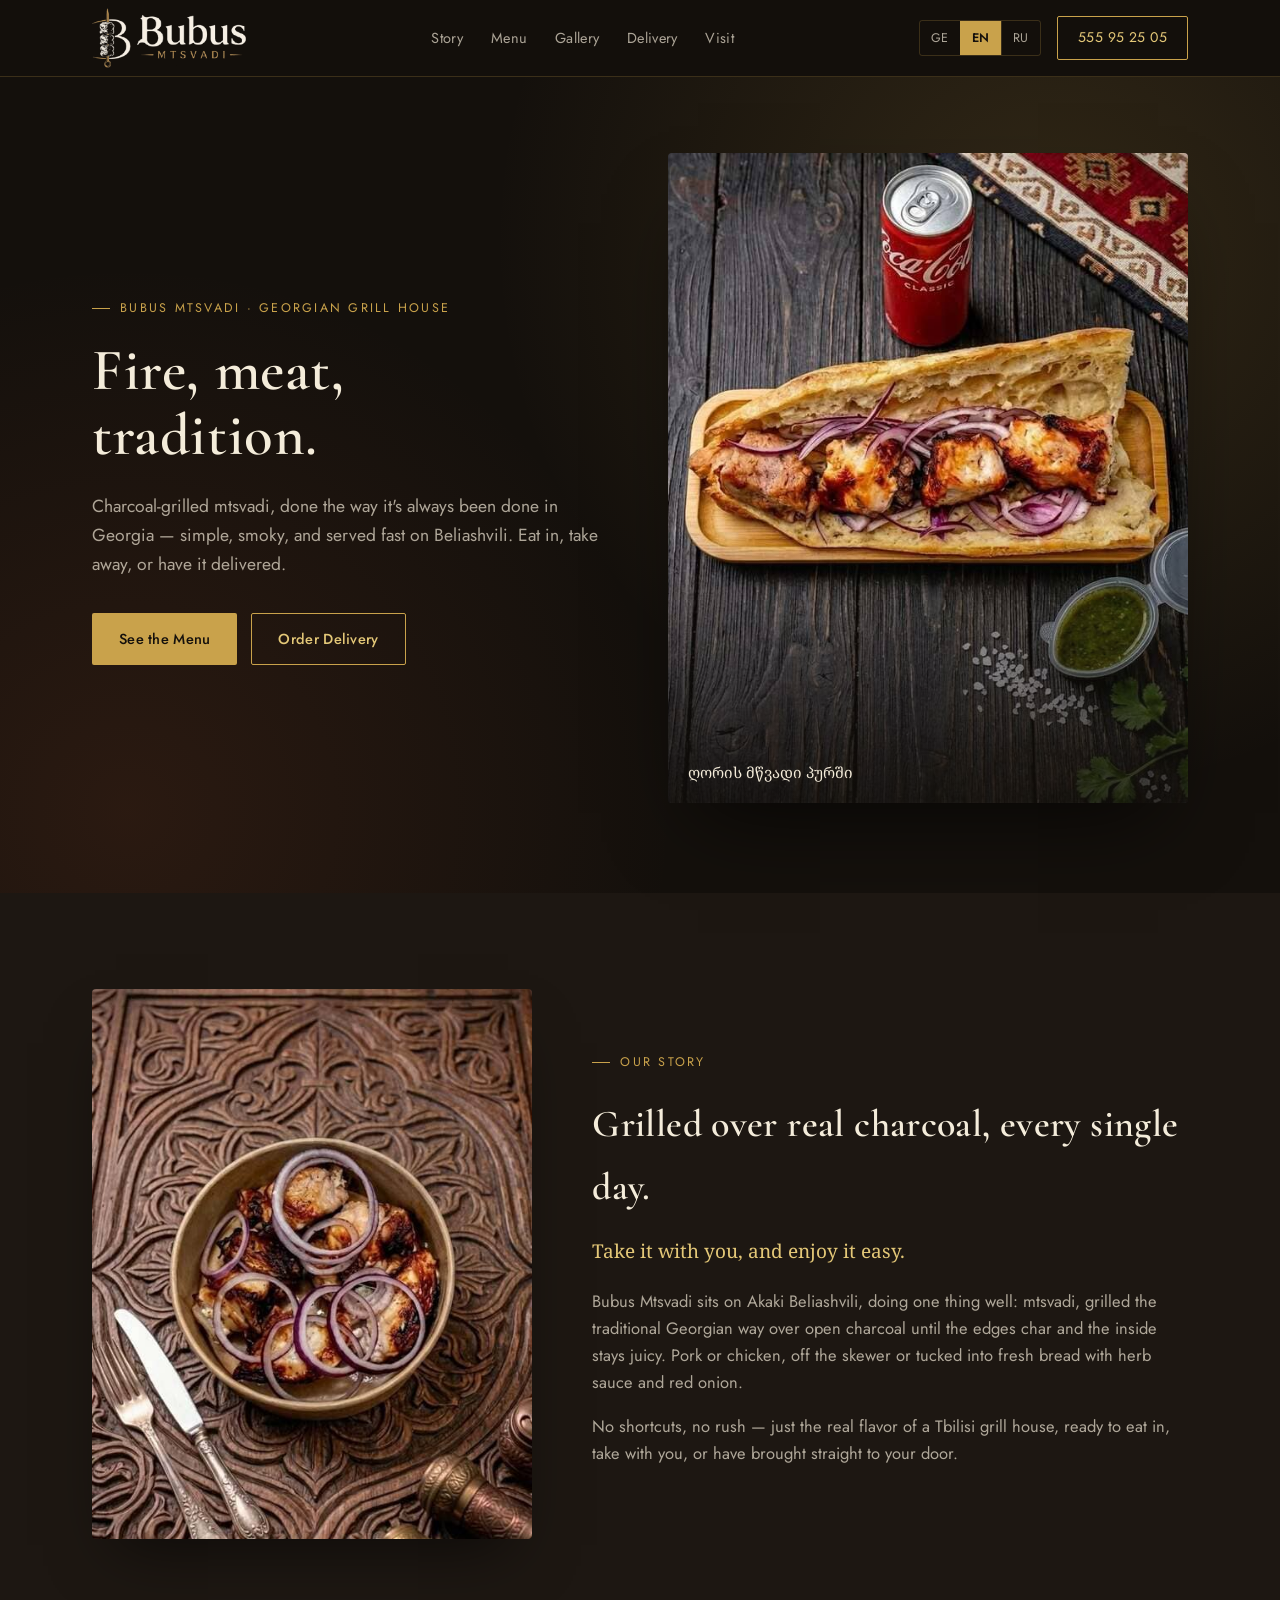
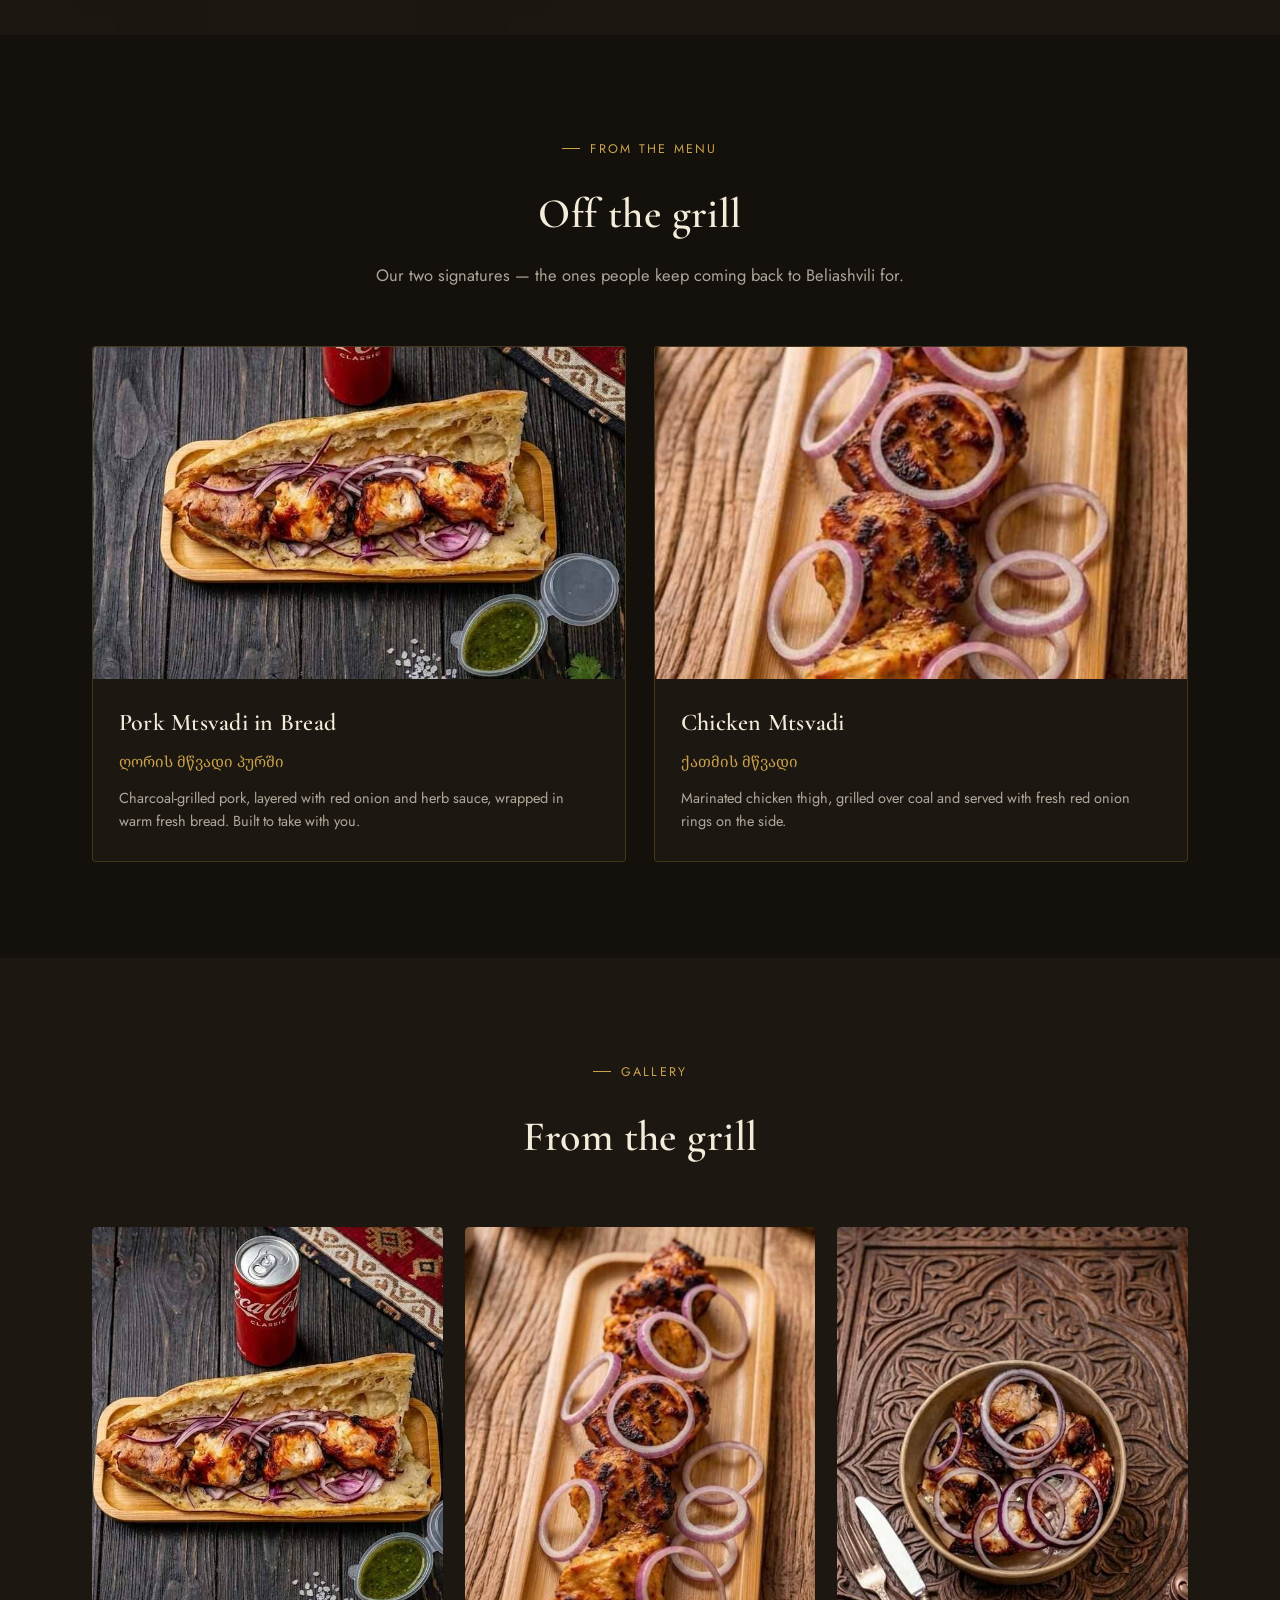
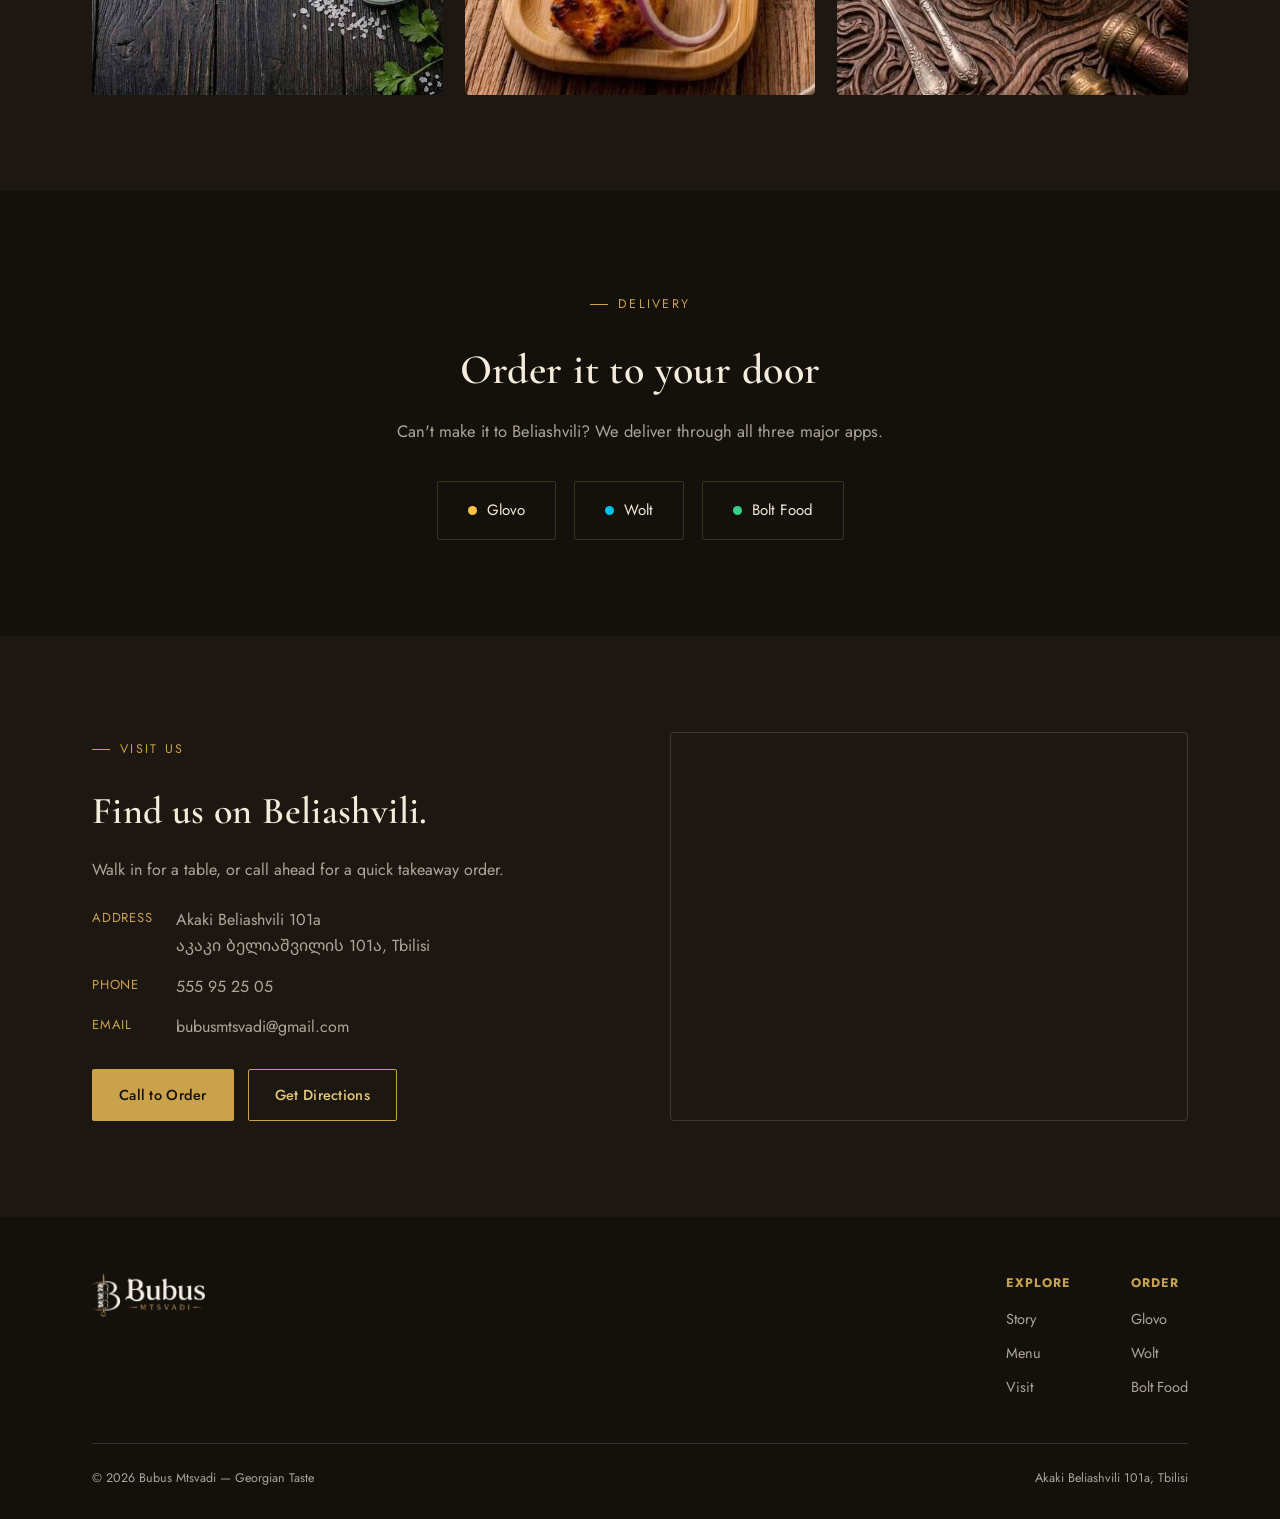
==== en.html @ 7c5a3c6f "1st up" ====
<!DOCTYPE html>
<html lang="en">
<head>
<meta charset="UTF-8">
<meta name="viewport" content="width=device-width, initial-scale=1.0">

<title>Bubus Mtsvadi — Georgian Grill House in Tbilisi | Beliashvili</title>
<meta name="description" content="Bubus Mtsvadi is a charcoal grill house on Akaki Beliashvili Street in Tbilisi, serving pork and chicken mtsvadi. Order via Glovo, Wolt, or Bolt Food.">
<link rel="canonical" href="https://bubusmtsvadi.ge/en.html">

<!-- hreflang: tells Google which page serves which language for this business -->
<link rel="alternate" hreflang="ka" href="https://bubusmtsvadi.ge/">
<link rel="alternate" hreflang="en" href="https://bubusmtsvadi.ge/en.html">
<link rel="alternate" hreflang="ru" href="https://bubusmtsvadi.ge/ru.html">
<link rel="alternate" hreflang="x-default" href="https://bubusmtsvadi.ge/">

<meta property="og:type" content="restaurant">
<meta property="og:site_name" content="Bubus Mtsvadi">
<meta property="og:title" content="Bubus Mtsvadi — Georgian Grill House in Tbilisi | Beliashvili">
<meta property="og:description" content="Bubus Mtsvadi is a charcoal grill house on Akaki Beliashvili Street in Tbilisi, serving pork and chicken mtsvadi. Order via Glovo, Wolt, or Bolt Food.">
<meta property="og:image" content="images/mtsvadi-bread.jpg">
<meta property="og:url" content="https://bubusmtsvadi.ge/en.html">
<meta property="og:locale" content="en_US">

<meta name="geo.region" content="GE-TB">
<meta name="geo.placename" content="Tbilisi">
<meta name="geo.position" content="41.772300;44.779673">
<meta name="ICBM" content="41.772300, 44.779673">

<link rel="preconnect" href="https://fonts.googleapis.com">
<link href="https://fonts.googleapis.com/css2?family=Cormorant+Garamond:ital,wght@0,400;0,500;0,600;1,500&family=Noto+Serif+Georgian:wght@400;600;700&family=Jost:wght@400;500;600&family=Noto+Sans+Georgian:wght@400;500;600&display=swap" rel="stylesheet">
<link rel="stylesheet" href="style.css">

<script type="application/ld+json">
{
  "@context": "https://schema.org",
  "@type": "Restaurant",
  "name": "Bubus Mtsvadi",
  "alternateName": ["ბუბუს მწვადი", "Бубус Мцвади"],
  "image": "images/mtsvadi-bread.jpg",
  "logo": "images/logo-dark.png",
  "servesCuisine": "Georgian",
  "priceRange": "$$",
  "telephone": "+995555952505",
  "email": "bubusmtsvadi@gmail.com",
  "address": {
    "@type": "PostalAddress",
    "streetAddress": "Akaki Beliashvili 101a",
    "addressLocality": "Tbilisi",
    "addressCountry": "GE"
  },
  "geo": {
    "@type": "GeoCoordinates",
    "latitude": 41.772300,
    "longitude": 44.779673
  },
  "hasMap": "https://maps.app.goo.gl/jyAPs7F5S4fDX3fc8",
  "menu": "https://bubusmtsvadi.ge/en.html#menu",
  "acceptsReservations": "True",
  "inLanguage": "en"
}
</script>
</head>
<body>

<header>
  <nav>
    <div class="brand">
      <img src="images/logo-dark.png" alt="Bubus Mtsvadi">
    </div>
    <div class="nav-links">
      <a href="#story">Story</a>
      <a href="#menu">Menu</a>
      <a href="#gallery">Gallery</a>
      <a href="#delivery">Delivery</a>
      <a href="#visit">Visit</a>
    </div>
    <div class="nav-right">
      <div class="lang-switch" role="group" aria-label="Language">
        <a href="index.html" class="">GE</a>
        <a href="en.html" class="active">EN</a>
        <a href="ru.html" class="">RU</a>
      </div>
      <a href="tel:+995555952505" class="nav-phone">555 95 25 05</a>
    </div>
  </nav>
</header>

<section class="hero">
  <div class="wrap hero-inner">
    <div>
      <span class="eyebrow">Bubus Mtsvadi · Georgian Grill House</span>
      <h1>Fire, meat,<br>tradition.</h1>
      <p class="lead">Charcoal-grilled mtsvadi, done the way it's always been done in Georgia — simple, smoky, and served fast on Beliashvili. Eat in, take away, or have it delivered.</p>
      <div class="hero-actions">
        <a href="#menu" class="btn btn-primary">See the Menu</a>
        <a href="#delivery" class="btn btn-ghost">Order Delivery</a>
      </div>
    </div>
    <div class="hero-photo">
      <img src="images/mtsvadi-bread.jpg" alt="Pork mtsvadi served in fresh bread with herb sauce">
      <div class="cap">ღორის მწვადი პურში</div>
    </div>
  </div>
</section>

<section class="story" id="story">
  <div class="wrap story-inner">
    <div class="story-art">
      <img src="images/mtsvadi-bowl.jpg" alt="Grilled mtsvadi served with red onion">
    </div>
    <div class="story-text">
      <span class="eyebrow">Our Story</span>
      <h2 style="font-size:clamp(28px,3.2vw,38px); margin-bottom:18px;">Grilled over real charcoal, every single day.</h2>
      <p class="ka-line">Take it with you, and enjoy it easy.</p>
      <p>Bubus Mtsvadi sits on Akaki Beliashvili, doing one thing well: mtsvadi, grilled the traditional Georgian way over open charcoal until the edges char and the inside stays juicy. Pork or chicken, off the skewer or tucked into fresh bread with herb sauce and red onion.</p>
      <p>No shortcuts, no rush — just the real flavor of a Tbilisi grill house, ready to eat in, take with you, or have brought straight to your door.</p>
    </div>
  </div>
</section>

<section id="menu">
  <div class="wrap">
    <div class="section-head">
      <span class="eyebrow">From the Menu</span>
      <h2>Off the grill</h2>
      <p>Our two signatures — the ones people keep coming back to Beliashvili for.</p>
    </div>
    <div class="menu-grid">
      <div class="menu-card">
        <img src="images/mtsvadi-bread.jpg" alt="Pork mtsvadi in fresh bread">
        <div class="menu-card-body">
          <h3>Pork Mtsvadi in Bread</h3>
          <span class="ka">ღორის მწვადი პურში</span>
          <p>Charcoal-grilled pork, layered with red onion and herb sauce, wrapped in warm fresh bread. Built to take with you.</p>
        </div>
      </div>
      <div class="menu-card">
        <img src="images/mtsvadi-platter.jpg" alt="Chicken mtsvadi platter with red onion">
        <div class="menu-card-body">
          <h3>Chicken Mtsvadi</h3>
          <span class="ka">ქათმის მწვადი</span>
          <p>Marinated chicken thigh, grilled over coal and served with fresh red onion rings on the side.</p>
        </div>
      </div>
    </div>
  </div>
</section>

<section class="gallery" id="gallery">
  <div class="wrap">
    <div class="section-head">
      <span class="eyebrow">Gallery</span>
      <h2>From the grill</h2>
    </div>
    <div class="gallery-grid">
      <a href="images/mtsvadi-bread.jpg" target="_blank" rel="noopener"><img src="images/mtsvadi-bread.jpg" alt="Pork mtsvadi sandwich"></a>
      <a href="images/mtsvadi-platter.jpg" target="_blank" rel="noopener"><img src="images/mtsvadi-platter.jpg" alt="Chicken mtsvadi platter"></a>
      <a href="images/mtsvadi-bowl.jpg" target="_blank" rel="noopener"><img src="images/mtsvadi-bowl.jpg" alt="Mtsvadi bowl with red onion"></a>
    </div>
  </div>
</section>

<section id="delivery">
  <div class="wrap delivery-inner">
    <div class="section-head" style="margin-bottom:0;">
      <span class="eyebrow">Delivery</span>
      <h2>Order it to your door</h2>
      <p>Can't make it to Beliashvili? We deliver through all three major apps.</p>
    </div>
    <div class="delivery-apps">
      <a href="#" class="app-btn"><span class="app-dot dot-glovo"></span>Glovo</a>
      <a href="#" class="app-btn"><span class="app-dot dot-wolt"></span>Wolt</a>
      <a href="#" class="app-btn"><span class="app-dot dot-bolt"></span>Bolt Food</a>
    </div>
  </div>
</section>

<section class="visit" id="visit">
  <div class="wrap visit-inner">
    <div class="visit-details">
      <span class="eyebrow">Visit Us</span>
      <h2 style="font-size:clamp(28px,3.2vw,38px);">Find us on Beliashvili.</h2>
      <p style="margin-top:14px; color:var(--cream-dim);">Walk in for a table, or call ahead for a quick takeaway order.</p>
      <dl>
        <dt>Address</dt>
        <dd>Akaki Beliashvili 101a<br>აკაკი ბელიაშვილის 101ა, Tbilisi</dd>
        <dt>Phone</dt>
        <dd>555 95 25 05</dd>
        <dt>Email</dt>
        <dd>bubusmtsvadi@gmail.com</dd>
      </dl>
      <div class="hero-actions" style="margin-top:28px;">
        <a href="tel:+995555952505" class="btn btn-primary">Call to Order</a>
        <a href="https://www.google.com/maps/dir/?api=1&destination=41.772300,44.779673" target="_blank" rel="noopener" class="btn btn-ghost">Get Directions</a>
      </div>
    </div>
    <div class="map-block">
      <iframe src="https://www.google.com/maps?q=41.772300,44.779673&hl=en&z=16&output=embed" loading="lazy" referrerpolicy="no-referrer-when-downgrade" title="Bubus Mtsvadi location on Akaki Beliashvili, Tbilisi"></iframe>
    </div>
  </div>
</section>

<footer>
  <div class="wrap">
    <div class="footer-top">
      <div class="footer-brand">
        <img src="images/logo-dark.png" alt="Bubus Mtsvadi">
      </div>
      <div class="footer-cols">
        <div class="footer-col">
          <h4>Explore</h4>
          <a href="#story">Story</a>
          <a href="#menu">Menu</a>
          <a href="#visit">Visit</a>
        </div>
        <div class="footer-col">
          <h4>Order</h4>
          <a href="#delivery">Glovo</a>
          <a href="#delivery">Wolt</a>
          <a href="#delivery">Bolt Food</a>
        </div>
      </div>
    </div>
    <div class="footer-bottom">
      <span>© 2026 Bubus Mtsvadi — Georgian Taste</span>
      <span>Akaki Beliashvili 101a, Tbilisi</span>
    </div>
  </div>
</footer>

</body>
</html>
---- style.css ----
:root {
  --ink: #14100C;
  --char: #1D1712;
  --char-2: #241C15;
  --gold: #C9A24B;
  --gold-light: #E4C878;
  --ember: #B4542E;
  --cream: #F4ECDA;
  --cream-dim: rgba(244,236,218,0.68);
  --line: rgba(201,162,75,0.22);
}

* { margin: 0; padding: 0; box-sizing: border-box; }
html { scroll-behavior: smooth; }

body {
  background: var(--ink);
  color: var(--cream);
  font-family: 'Jost', 'Noto Sans Georgian', sans-serif;
  line-height: 1.65;
  overflow-x: hidden;
}

h1, h2, h3, .serif {
  font-family: 'Cormorant Garamond', 'Noto Serif Georgian', serif;
  font-weight: 600;
  letter-spacing: 0.01em;
}

a { color: inherit; text-decoration: none; }
img { display: block; max-width: 100%; }

.wrap { max-width: 1160px; margin: 0 auto; padding: 0 32px; }

/* ---------- Nav ---------- */
header {
  position: sticky;
  top: 0;
  z-index: 60;
  background: rgba(20,16,12,0.86);
  backdrop-filter: blur(8px);
  border-bottom: 1px solid var(--line);
}
nav {
  max-width: 1160px;
  margin: 0 auto;
  padding: 8px 32px;
  display: flex;
  align-items: center;
  justify-content: space-between;
  gap: 16px;
}
.brand { display: flex; align-items: center; gap: 10px; }
.brand img { height:60px; width: auto; }
.nav-links {
  display: flex;
  gap: 28px;
  font-size: 14.5px;
  letter-spacing: 0.02em;
}
.nav-links a { position: relative; padding: 4px 0; color: var(--cream-dim); transition: color 0.2s ease; }
.nav-links a:hover { color: var(--gold-light); }
.nav-right { display: flex; align-items: center; gap: 16px; }
.nav-phone {
  border: 1px solid var(--gold);
  color: var(--gold-light);
  padding: 9px 20px;
  border-radius: 2px;
  font-size: 14px;
  letter-spacing: 0.03em;
  white-space: nowrap;
  transition: background 0.2s ease, color 0.2s ease;
}
.nav-phone:hover { background: var(--gold); color: var(--ink); }

.lang-switch {
  display: flex;
  border: 1px solid var(--line);
  border-radius: 3px;
  overflow: hidden;
}
.lang-switch a {
  color: var(--cream-dim);
  font-family: 'Jost', sans-serif;
  font-size: 12.5px;
  letter-spacing: 0.04em;
  padding: 7px 11px;
  transition: background 0.2s ease, color 0.2s ease;
}
.lang-switch a + a { border-left: 1px solid var(--line); }
.lang-switch a.active { background: var(--gold); color: var(--ink); font-weight: 600; }
.lang-switch a:hover:not(.active) { color: var(--gold-light); }

/* ---------- Hero ---------- */
.hero {
  position: relative;
  padding: 76px 0 90px;
  background:
    radial-gradient(circle at 82% 20%, rgba(201,162,75,0.16), transparent 45%),
    radial-gradient(circle at 10% 90%, rgba(180,84,46,0.14), transparent 40%);
}
.hero-inner {
  display: grid;
  grid-template-columns: 1fr 1fr;
  gap: 56px;
  align-items: center;
}
.eyebrow {
  display: inline-flex;
  align-items: center;
  gap: 10px;
  font-size: 12.5px;
  letter-spacing: 0.18em;
  text-transform: uppercase;
  color: var(--gold);
  margin-bottom: 20px;
}
.eyebrow::before { content:""; width: 18px; height: 1px; background: var(--gold); }
.hero h1 {
  font-size: clamp(38px, 4.6vw, 60px);
  line-height: 1.1;
  color: var(--cream);
}
.hero p.lead {
  margin-top: 24px;
  font-size: 17.5px;
  max-width: 46ch;
  color: var(--cream-dim);
}
.hero-actions { margin-top: 34px; display: flex; gap: 14px; flex-wrap: wrap; }
.btn {
  display: inline-flex;
  align-items: center;
  gap: 8px;
  padding: 13px 26px;
  border-radius: 2px;
  font-weight: 500;
  font-size: 14.5px;
  letter-spacing: 0.02em;
  transition: transform 0.2s ease, box-shadow 0.2s ease, background 0.2s ease;
  border: 1px solid transparent;
  cursor: pointer;
}
.btn-primary { background: var(--gold); color: var(--ink); }
.btn-primary:hover { background: var(--gold-light); transform: translateY(-2px); }
.btn-ghost { border-color: var(--gold); color: var(--gold-light); }
.btn-ghost:hover { background: rgba(201,162,75,0.1); }

.hero-photo {
  position: relative;
  border-radius: 4px;
  overflow: hidden;
  box-shadow: 0 40px 80px -30px rgba(0,0,0,0.7);
}
.hero-photo img { width: 100%; height: 100%; object-fit: cover; aspect-ratio: 4/5; }
.hero-photo::after {
  content: "";
  position: absolute; inset: 0;
  background: linear-gradient(180deg, transparent 55%, rgba(20,16,12,0.75) 100%);
}
.hero-photo .cap {
  position: absolute; left: 20px; bottom: 18px; z-index: 2;
  font-family: 'Noto Serif Georgian', serif; font-size: 15px; color: var(--cream);
}

/* ---------- Sections shared ---------- */
section { padding: 96px 0; }
.section-head { max-width: 600px; margin: 0 auto 56px; text-align: center; }
.section-head .eyebrow { justify-content: center; }
.section-head h2 { font-size: clamp(30px, 3.6vw, 42px); }
.section-head p { margin-top: 14px; color: var(--cream-dim); font-size: 16.5px; }

/* ---------- Story ---------- */
.story { background: var(--char); }
.story-inner { display: grid; grid-template-columns: 0.85fr 1.15fr; gap: 60px; align-items: center; }
.story-art { border-radius: 4px; overflow: hidden; box-shadow: 0 30px 60px -24px rgba(0,0,0,0.6); }
.story-art img { width: 100%; aspect-ratio: 4/5; object-fit: cover; }
.story-text p { color: var(--cream-dim); margin-bottom: 16px; font-size: 16.5px; }
.story-text .ka-line { font-family: 'Noto Serif Georgian', serif; color: var(--gold-light); font-size: 19px; margin-bottom: 20px; }

/* ---------- Menu ---------- */
.menu-grid { display: grid; grid-template-columns: repeat(2, 1fr); gap: 28px; }
.menu-card {
  background: var(--char);
  border: 1px solid var(--line);
  border-radius: 4px;
  overflow: hidden;
  transition: transform 0.25s ease, border-color 0.25s ease;
}
.menu-card:hover { transform: translateY(-5px); border-color: var(--gold); }
.menu-card img { width: 100%; aspect-ratio: 16/10; object-fit: cover; }
.menu-card-body { padding: 24px 26px 28px; }
.menu-card h3 { font-size: 24px; color: var(--cream); margin-bottom: 6px; }
.menu-card .ka { font-family: 'Noto Serif Georgian', serif; color: var(--gold); font-size: 15px; margin-bottom: 12px; display: block; }
.menu-card p { font-size: 14.5px; color: var(--cream-dim); }

/* ---------- Gallery ---------- */
.gallery { background: var(--char); }
.gallery-grid { display: grid; grid-template-columns: repeat(3, 1fr); gap: 22px; }
.gallery-grid img { width: 100%; aspect-ratio: 3/4; object-fit: cover; border-radius: 4px; transition: transform 0.35s ease; }
.gallery-grid a { overflow: hidden; border-radius: 4px; display: block; }
.gallery-grid a:hover img { transform: scale(1.05); }

/* ---------- Delivery ---------- */
.delivery-inner { text-align: center; }
.delivery-apps { display: flex; justify-content: center; gap: 18px; flex-wrap: wrap; margin-top: 36px; }
.app-btn {
  display: flex; align-items: center; gap: 10px;
  padding: 16px 30px;
  border: 1px solid var(--line);
  border-radius: 2px;
  font-size: 15px;
  transition: border-color 0.2s ease, background 0.2s ease;
}
.app-btn:hover { border-color: var(--gold); background: rgba(201,162,75,0.06); }
.app-dot { width: 9px; height: 9px; border-radius: 50%; }
.dot-glovo { background: #FFC244; }
.dot-wolt { background: #00C2E8; }
.dot-bolt { background: #34D186; }

/* ---------- Visit ---------- */
.visit { background: var(--char); }
.visit-inner { display: grid; grid-template-columns: 1fr 1fr; gap: 60px; }
.visit-details dl { display: grid; grid-template-columns: auto 1fr; gap: 14px 24px; margin-top: 24px; }
.visit-details dt { color: var(--gold); font-size: 13px; text-transform: uppercase; letter-spacing: 0.06em; }
.visit-details dd { color: var(--cream-dim); }
.map-block {
  border-radius: 4px;
  overflow: hidden;
  aspect-ratio: 4/3;
  border: 1px solid var(--line);
  filter: grayscale(0.35) contrast(1.05);
}
.map-block iframe { width: 100%; height: 100%; border: 0; display: block; }

/* ---------- Footer ---------- */
footer { padding: 56px 0 30px; }
.footer-top {
  display: flex; justify-content: space-between; align-items: flex-start;
  flex-wrap: wrap; gap: 30px; padding-bottom: 34px;
  border-bottom: 1px solid var(--line);
}
.footer-brand { display: flex; align-items: center; gap: 12px; }
.footer-brand img { height: 44px; }
.footer-cols { display: flex; gap: 60px; }
.footer-col h4 { font-size: 12.5px; text-transform: uppercase; letter-spacing: 0.08em; color: var(--gold); margin-bottom: 14px; }
.footer-col a { display: block; font-size: 14.5px; margin-bottom: 10px; color: var(--cream-dim); }
.footer-col a:hover { color: var(--cream); }
.footer-bottom { padding-top: 24px; font-size: 12.5px; color: var(--cream-dim); display: flex; justify-content: space-between; flex-wrap: wrap; gap: 10px; }

@media (max-width: 860px) {
  .nav-links { display: none; }
  .hero-inner, .story-inner, .visit-inner { grid-template-columns: 1fr; }
  .menu-grid { grid-template-columns: 1fr; }
  .gallery-grid { grid-template-columns: repeat(2, 1fr); }
  section { padding: 68px 0; }
  .footer-top { flex-direction: column; }
  .nav-phone { display: none; }
}

@media (prefers-reduced-motion: reduce) {
  * { transition: none !important; scroll-behavior: auto !important; }
}

a:focus-visible, button:focus-visible { outline: 2px solid var(--gold); outline-offset: 3px; }
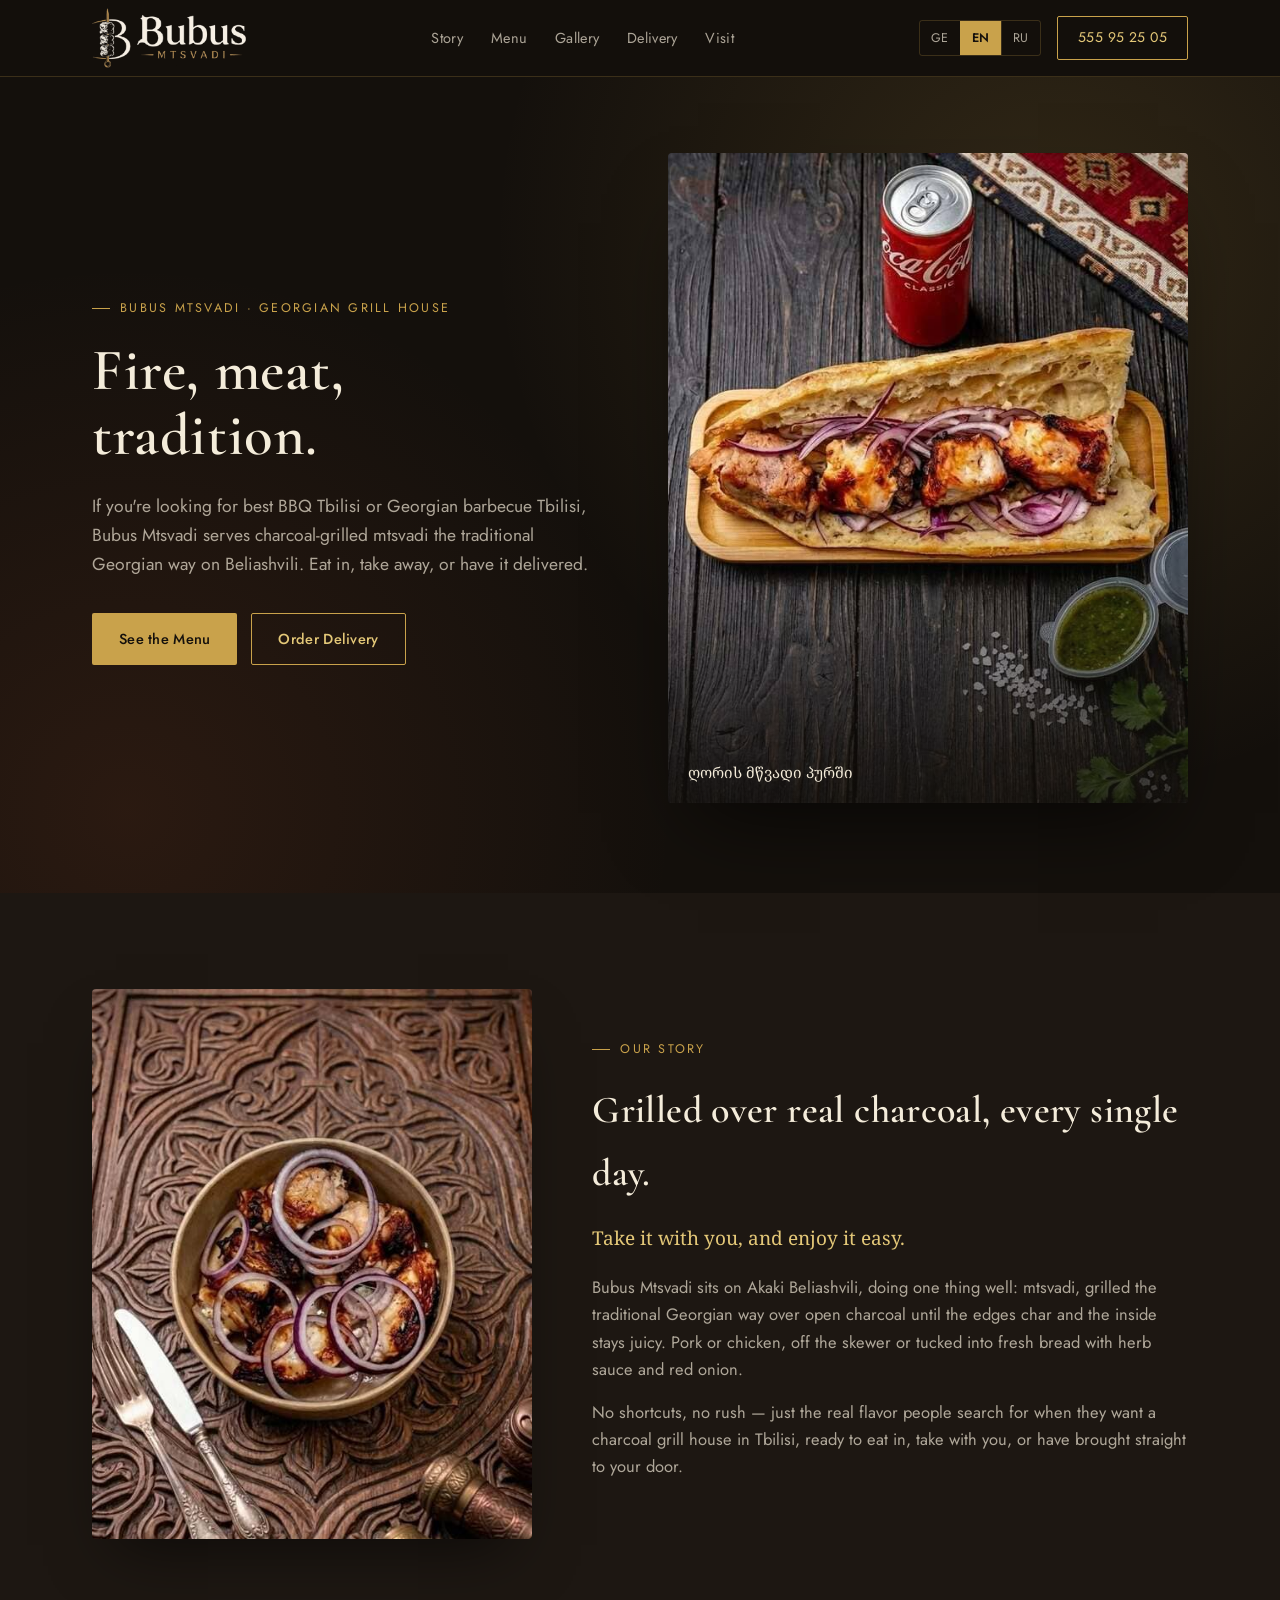
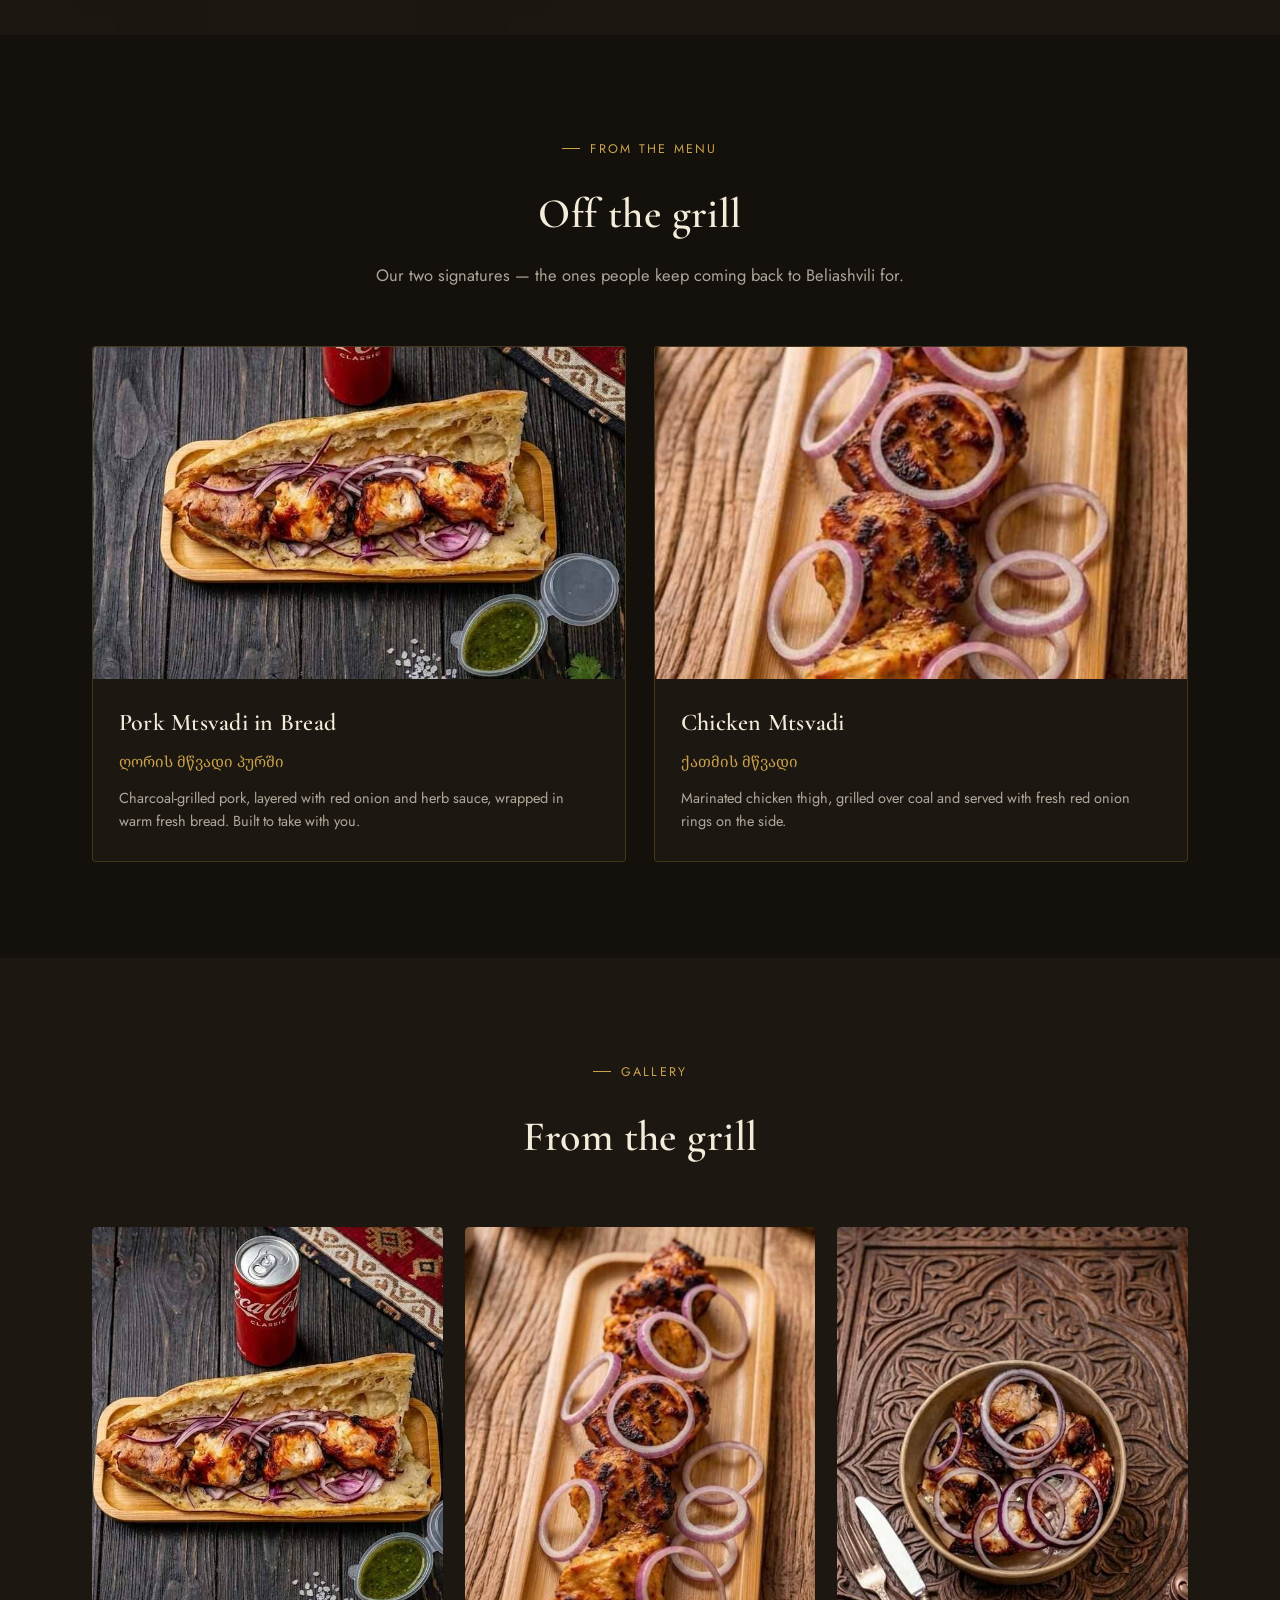
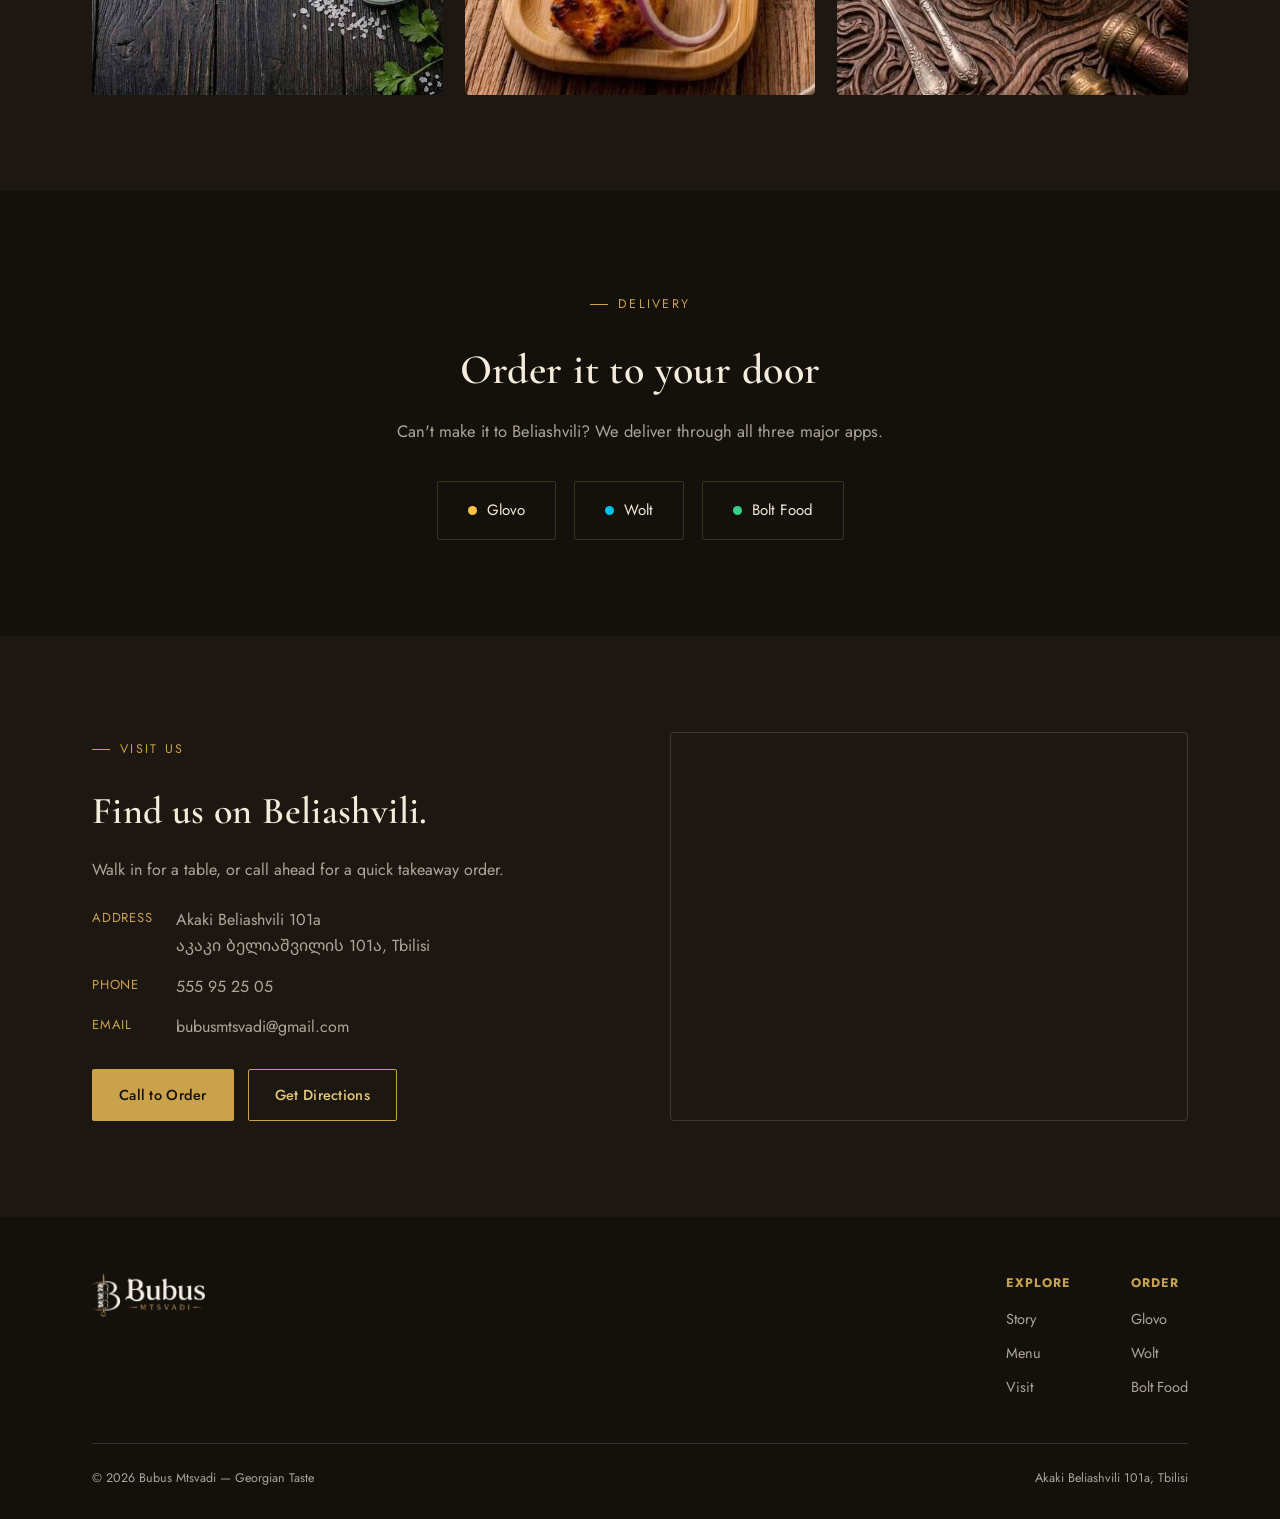
==== commit e5d33b67: "seo improve" ====
--- a/en.html
+++ b/en.html
@@ -1,45 +1,48 @@
 <!DOCTYPE html>
 <html lang="en">
+
 <head>
-<meta charset="UTF-8">
-<meta name="viewport" content="width=device-width, initial-scale=1.0">
-
-<title>Bubus Mtsvadi — Georgian Grill House in Tbilisi | Beliashvili</title>
-<meta name="description" content="Bubus Mtsvadi is a charcoal grill house on Akaki Beliashvili Street in Tbilisi, serving pork and chicken mtsvadi. Order via Glovo, Wolt, or Bolt Food.">
-<link rel="canonical" href="https://bubusmtsvadi.ge/en.html">
-
-<!-- hreflang: tells Google which page serves which language for this business -->
-<link rel="alternate" hreflang="ka" href="https://bubusmtsvadi.ge/">
-<link rel="alternate" hreflang="en" href="https://bubusmtsvadi.ge/en.html">
-<link rel="alternate" hreflang="ru" href="https://bubusmtsvadi.ge/ru.html">
-<link rel="alternate" hreflang="x-default" href="https://bubusmtsvadi.ge/">
-
-<meta property="og:type" content="restaurant">
-<meta property="og:site_name" content="Bubus Mtsvadi">
-<meta property="og:title" content="Bubus Mtsvadi — Georgian Grill House in Tbilisi | Beliashvili">
-<meta property="og:description" content="Bubus Mtsvadi is a charcoal grill house on Akaki Beliashvili Street in Tbilisi, serving pork and chicken mtsvadi. Order via Glovo, Wolt, or Bolt Food.">
-<meta property="og:image" content="images/mtsvadi-bread.jpg">
-<meta property="og:url" content="https://bubusmtsvadi.ge/en.html">
-<meta property="og:locale" content="en_US">
-
-<meta name="geo.region" content="GE-TB">
-<meta name="geo.placename" content="Tbilisi">
-<meta name="geo.position" content="41.772300;44.779673">
-<meta name="ICBM" content="41.772300, 44.779673">
-
-<link rel="preconnect" href="https://fonts.googleapis.com">
-<link href="https://fonts.googleapis.com/css2?family=Cormorant+Garamond:ital,wght@0,400;0,500;0,600;1,500&family=Noto+Serif+Georgian:wght@400;600;700&family=Jost:wght@400;500;600&family=Noto+Sans+Georgian:wght@400;500;600&display=swap" rel="stylesheet">
-<link rel="stylesheet" href="style.css">
-
-<script type="application/ld+json">
+  <meta charset="UTF-8">
+  <meta name="viewport" content="width=device-width, initial-scale=1.0">
+
+  <title>Bubus Mtsvadi in Tbilisi — Georgian Grill House on Beliashvili</title>
+  <meta name="description" content="Bubus Mtsvadi is a Georgian grill house in Tbilisi on Akaki Beliashvili Street, serving charcoal-grilled pork and chicken mtsvadi. Dine in or order delivery via Glovo, Wolt, and Bolt Food.">
+  <link rel="canonical" href="https://bubusmtsvadi.ge/en.html">
+
+  <!-- hreflang: tells Google which page serves which language for this business -->
+  <link rel="alternate" hreflang="ka" href="https://bubusmtsvadi.ge/">
+  <link rel="alternate" hreflang="en" href="https://bubusmtsvadi.ge/en.html">
+  <link rel="alternate" hreflang="ru" href="https://bubusmtsvadi.ge/ru.html">
+  <link rel="alternate" hreflang="x-default" href="https://bubusmtsvadi.ge/">
+
+  <meta property="og:type" content="restaurant">
+  <meta property="og:site_name" content="Bubus Mtsvadi">
+  <meta property="og:title" content="Bubus Mtsvadi in Tbilisi — Georgian Grill House on Beliashvili">
+  <meta property="og:description" content="Bubus Mtsvadi is a Georgian grill house in Tbilisi on Akaki Beliashvili Street, serving charcoal-grilled pork and chicken mtsvadi. Dine in or order delivery via Glovo, Wolt, and Bolt Food.">
+  <meta property="og:image" content="images/mtsvadi-bread.jpg">
+  <meta property="og:url" content="https://bubusmtsvadi.ge/en.html">
+  <meta property="og:locale" content="en_US">
+
+  <meta name="geo.region" content="GE-TB">
+  <meta name="geo.placename" content="Tbilisi">
+  <meta name="geo.position" content="41.772300;44.779673">
+  <meta name="ICBM" content="41.772300, 44.779673">
+
+  <link rel="preconnect" href="https://fonts.googleapis.com">
+  <link href="https://fonts.googleapis.com/css2?family=Cormorant+Garamond:ital,wght@0,400;0,500;0,600;1,500&family=Noto+Serif+Georgian:wght@400;600;700&family=Jost:wght@400;500;600&family=Noto+Sans+Georgian:wght@400;500;600&display=swap" rel="stylesheet">
+  <link rel="stylesheet" href="style.css">
+
+  <script type="application/ld+json">
 {
   "@context": "https://schema.org",
   "@type": "Restaurant",
+  "@id": "https://bubusmtsvadi.ge/#restaurant",
   "name": "Bubus Mtsvadi",
+  "url": "https://bubusmtsvadi.ge/en.html",
   "alternateName": ["ბუბუს მწვადი", "Бубус Мцвади"],
   "image": "images/mtsvadi-bread.jpg",
   "logo": "images/logo-dark.png",
-  "servesCuisine": "Georgian",
+  "servesCuisine": ["Georgian cuisine", "Charcoal-grilled mtsvadi"],
   "priceRange": "$$",
   "telephone": "+995555952505",
   "email": "bubusmtsvadi@gmail.com",
@@ -56,178 +59,203 @@
   },
   "hasMap": "https://maps.app.goo.gl/jyAPs7F5S4fDX3fc8",
   "menu": "https://bubusmtsvadi.ge/en.html#menu",
-  "acceptsReservations": "True",
+  "acceptsReservations": true,
+  "openingHoursSpecification": [{
+    "@type": "OpeningHoursSpecification",
+    "dayOfWeek": [
+      "Monday",
+      "Tuesday",
+      "Wednesday",
+      "Thursday",
+      "Friday",
+      "Saturday",
+      "Sunday"
+    ],
+    "opens": "10:00",
+    "closes": "23:00"
+  }],
   "inLanguage": "en"
 }
 </script>
+<!-- Google tag (gtag.js) -->
+<script async src="https://www.googletagmanager.com/gtag/js?id=G-5BJ2S99Y8P"></script>
+<script>
+  window.dataLayer = window.dataLayer || [];
+  function gtag(){dataLayer.push(arguments);}
+  gtag('js', new Date());
+
+  gtag('config', 'G-5BJ2S99Y8P');
+</script>
 </head>
-<body>
+
+<body class="home" id="home">
 
 <header>
   <nav>
-    <div class="brand">
+    <a href="#home" class="brand">
       <img src="images/logo-dark.png" alt="Bubus Mtsvadi">
-    </div>
+    </a>
     <div class="nav-links">
       <a href="#story">Story</a>
       <a href="#menu">Menu</a>
-      <a href="#gallery">Gallery</a>
-      <a href="#delivery">Delivery</a>
-      <a href="#visit">Visit</a>
-    </div>
-    <div class="nav-right">
-      <div class="lang-switch" role="group" aria-label="Language">
-        <a href="index.html" class="">GE</a>
-        <a href="en.html" class="active">EN</a>
-        <a href="ru.html" class="">RU</a>
-      </div>
-      <a href="tel:+995555952505" class="nav-phone">555 95 25 05</a>
-    </div>
-  </nav>
-</header>
-
-<section class="hero">
-  <div class="wrap hero-inner">
-    <div>
-      <span class="eyebrow">Bubus Mtsvadi · Georgian Grill House</span>
-      <h1>Fire, meat,<br>tradition.</h1>
-      <p class="lead">Charcoal-grilled mtsvadi, done the way it's always been done in Georgia — simple, smoky, and served fast on Beliashvili. Eat in, take away, or have it delivered.</p>
-      <div class="hero-actions">
-        <a href="#menu" class="btn btn-primary">See the Menu</a>
-        <a href="#delivery" class="btn btn-ghost">Order Delivery</a>
-      </div>
-    </div>
-    <div class="hero-photo">
-      <img src="images/mtsvadi-bread.jpg" alt="Pork mtsvadi served in fresh bread with herb sauce">
-      <div class="cap">ღორის მწვადი პურში</div>
-    </div>
-  </div>
-</section>
-
-<section class="story" id="story">
-  <div class="wrap story-inner">
-    <div class="story-art">
-      <img src="images/mtsvadi-bowl.jpg" alt="Grilled mtsvadi served with red onion">
-    </div>
-    <div class="story-text">
-      <span class="eyebrow">Our Story</span>
-      <h2 style="font-size:clamp(28px,3.2vw,38px); margin-bottom:18px;">Grilled over real charcoal, every single day.</h2>
-      <p class="ka-line">Take it with you, and enjoy it easy.</p>
-      <p>Bubus Mtsvadi sits on Akaki Beliashvili, doing one thing well: mtsvadi, grilled the traditional Georgian way over open charcoal until the edges char and the inside stays juicy. Pork or chicken, off the skewer or tucked into fresh bread with herb sauce and red onion.</p>
-      <p>No shortcuts, no rush — just the real flavor of a Tbilisi grill house, ready to eat in, take with you, or have brought straight to your door.</p>
-    </div>
-  </div>
-</section>
-
-<section id="menu">
-  <div class="wrap">
-    <div class="section-head">
-      <span class="eyebrow">From the Menu</span>
-      <h2>Off the grill</h2>
-      <p>Our two signatures — the ones people keep coming back to Beliashvili for.</p>
-    </div>
-    <div class="menu-grid">
-      <div class="menu-card">
-        <img src="images/mtsvadi-bread.jpg" alt="Pork mtsvadi in fresh bread">
-        <div class="menu-card-body">
-          <h3>Pork Mtsvadi in Bread</h3>
-          <span class="ka">ღორის მწვადი პურში</span>
-          <p>Charcoal-grilled pork, layered with red onion and herb sauce, wrapped in warm fresh bread. Built to take with you.</p>
-        </div>
-      </div>
-      <div class="menu-card">
-        <img src="images/mtsvadi-platter.jpg" alt="Chicken mtsvadi platter with red onion">
-        <div class="menu-card-body">
-          <h3>Chicken Mtsvadi</h3>
-          <span class="ka">ქათმის მწვადი</span>
-          <p>Marinated chicken thigh, grilled over coal and served with fresh red onion rings on the side.</p>
-        </div>
-      </div>
-    </div>
-  </div>
-</section>
-
-<section class="gallery" id="gallery">
-  <div class="wrap">
-    <div class="section-head">
-      <span class="eyebrow">Gallery</span>
-      <h2>From the grill</h2>
-    </div>
-    <div class="gallery-grid">
-      <a href="images/mtsvadi-bread.jpg" target="_blank" rel="noopener"><img src="images/mtsvadi-bread.jpg" alt="Pork mtsvadi sandwich"></a>
-      <a href="images/mtsvadi-platter.jpg" target="_blank" rel="noopener"><img src="images/mtsvadi-platter.jpg" alt="Chicken mtsvadi platter"></a>
-      <a href="images/mtsvadi-bowl.jpg" target="_blank" rel="noopener"><img src="images/mtsvadi-bowl.jpg" alt="Mtsvadi bowl with red onion"></a>
-    </div>
-  </div>
-</section>
-
-<section id="delivery">
-  <div class="wrap delivery-inner">
-    <div class="section-head" style="margin-bottom:0;">
-      <span class="eyebrow">Delivery</span>
-      <h2>Order it to your door</h2>
-      <p>Can't make it to Beliashvili? We deliver through all three major apps.</p>
-    </div>
-    <div class="delivery-apps">
-      <a href="#" class="app-btn"><span class="app-dot dot-glovo"></span>Glovo</a>
-      <a href="#" class="app-btn"><span class="app-dot dot-wolt"></span>Wolt</a>
-      <a href="#" class="app-btn"><span class="app-dot dot-bolt"></span>Bolt Food</a>
-    </div>
-  </div>
-</section>
-
-<section class="visit" id="visit">
-  <div class="wrap visit-inner">
-    <div class="visit-details">
-      <span class="eyebrow">Visit Us</span>
-      <h2 style="font-size:clamp(28px,3.2vw,38px);">Find us on Beliashvili.</h2>
-      <p style="margin-top:14px; color:var(--cream-dim);">Walk in for a table, or call ahead for a quick takeaway order.</p>
-      <dl>
-        <dt>Address</dt>
-        <dd>Akaki Beliashvili 101a<br>აკაკი ბელიაშვილის 101ა, Tbilisi</dd>
-        <dt>Phone</dt>
-        <dd>555 95 25 05</dd>
-        <dt>Email</dt>
-        <dd>bubusmtsvadi@gmail.com</dd>
-      </dl>
-      <div class="hero-actions" style="margin-top:28px;">
-        <a href="tel:+995555952505" class="btn btn-primary">Call to Order</a>
-        <a href="https://www.google.com/maps/dir/?api=1&destination=41.772300,44.779673" target="_blank" rel="noopener" class="btn btn-ghost">Get Directions</a>
-      </div>
-    </div>
-    <div class="map-block">
-      <iframe src="https://www.google.com/maps?q=41.772300,44.779673&hl=en&z=16&output=embed" loading="lazy" referrerpolicy="no-referrer-when-downgrade" title="Bubus Mtsvadi location on Akaki Beliashvili, Tbilisi"></iframe>
-    </div>
-  </div>
-</section>
-
-<footer>
-  <div class="wrap">
-    <div class="footer-top">
-      <div class="footer-brand">
-        <img src="images/logo-dark.png" alt="Bubus Mtsvadi">
-      </div>
-      <div class="footer-cols">
-        <div class="footer-col">
-          <h4>Explore</h4>
-          <a href="#story">Story</a>
-          <a href="#menu">Menu</a>
-          <a href="#visit">Visit</a>
-        </div>
-        <div class="footer-col">
-          <h4>Order</h4>
-          <a href="#delivery">Glovo</a>
-          <a href="#delivery">Wolt</a>
-          <a href="#delivery">Bolt Food</a>
-        </div>
-      </div>
-    </div>
-    <div class="footer-bottom">
-      <span>© 2026 Bubus Mtsvadi — Georgian Taste</span>
-      <span>Akaki Beliashvili 101a, Tbilisi</span>
-    </div>
-  </div>
-</footer>
+        <a href="#gallery">Gallery</a>
+        <a href="#delivery">Delivery</a>
+        <a href="#visit">Visit</a>
+      </div>
+      <div class="nav-right">
+        <div class="lang-switch" role="group" aria-label="Language">
+          <a href="index.html" class="">GE</a>
+          <a href="en.html" class="active">EN</a>
+          <a href="ru.html" class="">RU</a>
+        </div>
+        <a href="tel:+995555952505" class="nav-phone">555 95 25 05</a>
+      </div>
+    </nav>
+  </header>
+
+  <section class="hero">
+    <div class="wrap hero-inner">
+      <div>
+        <span class="eyebrow">Bubus Mtsvadi · Georgian Grill House</span>
+        <h1>Fire, meat,<br>tradition.</h1>
+        <p class="lead">If you're looking for best BBQ Tbilisi or Georgian barbecue Tbilisi, Bubus Mtsvadi serves charcoal-grilled mtsvadi the traditional Georgian way on Beliashvili. Eat in, take away, or have it delivered.</p>
+        <div class="hero-actions">
+          <a href="#menu" class="btn btn-primary">See the Menu</a>
+          <a href="#delivery" class="btn btn-ghost">Order Delivery</a>
+        </div>
+      </div>
+      <div class="hero-photo">
+        <img src="images/mtsvadi-bread.jpg" alt="Pork mtsvadi served in fresh bread with herb sauce">
+        <div class="cap">ღორის მწვადი პურში</div>
+      </div>
+    </div>
+  </section>
+
+  <section class="story" id="story">
+    <div class="wrap story-inner">
+      <div class="story-art">
+        <img src="images/mtsvadi-bowl.jpg" alt="Grilled mtsvadi served with red onion">
+      </div>
+      <div class="story-text">
+        <span class="eyebrow">Our Story</span>
+        <h2 style="font-size:clamp(28px,3.2vw,38px); margin-bottom:18px;">Grilled over real charcoal, every single day.</h2>
+        <p class="ka-line">Take it with you, and enjoy it easy.</p>
+        <p>Bubus Mtsvadi sits on Akaki Beliashvili, doing one thing well: mtsvadi, grilled the traditional Georgian way over open charcoal until the edges char and the inside stays juicy. Pork or chicken, off the skewer or tucked into fresh bread with herb sauce and red onion.</p>
+        <p>No shortcuts, no rush — just the real flavor people search for when they want a charcoal grill house in Tbilisi, ready to eat in, take with you, or have brought straight to your door.</p>
+      </div>
+    </div>
+  </section>
+
+  <section id="menu">
+    <div class="wrap">
+      <div class="section-head">
+        <span class="eyebrow">From the Menu</span>
+        <h2>Off the grill</h2>
+        <p>Our two signatures — the ones people keep coming back to Beliashvili for.</p>
+      </div>
+      <div class="menu-grid">
+        <div class="menu-card">
+          <img src="images/mtsvadi-bread.jpg" alt="Pork mtsvadi in fresh bread">
+          <div class="menu-card-body">
+            <h3>Pork Mtsvadi in Bread</h3>
+            <span class="ka">ღორის მწვადი პურში</span>
+            <p>Charcoal-grilled pork, layered with red onion and herb sauce, wrapped in warm fresh bread. Built to take with you.</p>
+          </div>
+        </div>
+        <div class="menu-card">
+          <img src="images/mtsvadi-platter.jpg" alt="Chicken mtsvadi platter with red onion">
+          <div class="menu-card-body">
+            <h3>Chicken Mtsvadi</h3>
+            <span class="ka">ქათმის მწვადი</span>
+            <p>Marinated chicken thigh, grilled over coal and served with fresh red onion rings on the side.</p>
+          </div>
+        </div>
+      </div>
+    </div>
+  </section>
+
+  <section class="gallery" id="gallery">
+    <div class="wrap">
+      <div class="section-head">
+        <span class="eyebrow">Gallery</span>
+        <h2>From the grill</h2>
+      </div>
+      <div class="gallery-grid">
+        <a href="images/mtsvadi-bread.jpg" target="_blank" rel="noopener"><img src="images/mtsvadi-bread.jpg" alt="Pork mtsvadi sandwich"></a>
+        <a href="images/mtsvadi-platter.jpg" target="_blank" rel="noopener"><img src="images/mtsvadi-platter.jpg" alt="Chicken mtsvadi platter"></a>
+        <a href="images/mtsvadi-bowl.jpg" target="_blank" rel="noopener"><img src="images/mtsvadi-bowl.jpg" alt="Mtsvadi bowl with red onion"></a>
+      </div>
+    </div>
+  </section>
+
+  <section id="delivery">
+    <div class="wrap delivery-inner">
+      <div class="section-head" style="margin-bottom:0;">
+        <span class="eyebrow">Delivery</span>
+        <h2>Order it to your door</h2>
+        <p>Can't make it to Beliashvili? We deliver through all three major apps.</p>
+      </div>
+      <div class="delivery-apps">
+        <a target="_blank" href="https://glovoapp.com/ka/ge/tbilisi/stores/bubus-mtsvadi-tbi" class="app-btn"><span class="app-dot dot-glovo"></span>Glovo</a>
+        <a target="_blank" href="https://wolt.com/ka/geo/tbilisi/restaurant/bubu-s-mtsvadi" class="app-btn"><span class="app-dot dot-wolt"></span>Wolt</a>
+        <a target="_blank" href="https://food.bolt.eu/ka-ge/15-tbilisi/p/1012716-bubus-mcvadi" class="app-btn"><span class="app-dot dot-bolt"></span>Bolt Food</a>
+      </div>
+    </div>
+  </section>
+
+  <section class="visit" id="visit">
+    <div class="wrap visit-inner">
+      <div class="visit-details">
+        <span class="eyebrow">Visit Us</span>
+        <h2 style="font-size:clamp(28px,3.2vw,38px);">Find us on Beliashvili.</h2>
+        <p style="margin-top:14px; color:var(--cream-dim);">Walk in for a table, or call ahead for a quick takeaway order.</p>
+        <dl>
+          <dt>Address</dt>
+          <dd>Akaki Beliashvili 101a<br>აკაკი ბელიაშვილის 101ა, Tbilisi</dd>
+          <dt>Phone</dt>
+          <dd>555 95 25 05</dd>
+          <dt>Email</dt>
+          <dd>bubusmtsvadi@gmail.com</dd>
+        </dl>
+        <div class="hero-actions" style="margin-top:28px;">
+          <a href="tel:+995555952505" class="btn btn-primary">Call to Order</a>
+          <a href="https://www.google.com/maps/dir/?api=1&destination=41.771982274350364,44.77971989717801" target="_blank" rel="noopener" class="btn btn-ghost">Get Directions</a>
+        </div>
+      </div>
+      <div class="map-block">
+        <iframe src="https://www.google.com/maps?q=41.771982274350364,44.77971989717801&hl=en&z=16&output=embed" loading="lazy" referrerpolicy="no-referrer-when-downgrade" title="Bubus Mtsvadi location on Akaki Beliashvili, Tbilisi"></iframe>
+      </div>
+    </div>
+  </section>
+
+  <footer>
+    <div class="wrap">
+      <div class="footer-top">
+        <div class="footer-brand">
+          <img src="images/logo-dark.png" alt="Bubus Mtsvadi">
+        </div>
+        <div class="footer-cols">
+          <div class="footer-col">
+            <h4>Explore</h4>
+            <a href="#story">Story</a>
+            <a href="#menu">Menu</a>
+            <a href="#visit">Visit</a>
+          </div>
+          <div class="footer-col">
+            <h4>Order</h4>
+            <a target="_blank" href="https://glovoapp.com/ka/ge/tbilisi/stores/bubus-mtsvadi-tbi">Glovo</a>
+            <a target="_blank" href="https://wolt.com/ka/geo/tbilisi/restaurant/bubu-s-mtsvadi">Wolt</a>
+            <a target="_blank" href="https://food.bolt.eu/ka-ge/15-tbilisi/p/1012716-bubus-mcvadi">Bolt Food</a>
+          </div>
+        </div>
+      </div>
+      <div class="footer-bottom">
+        <span>© 2026 Bubus Mtsvadi — Georgian Taste</span>
+        <span>Akaki Beliashvili 101a, Tbilisi</span>
+      </div>
+    </div>
+  </footer>
 
 </body>
-</html>
+
+</html>
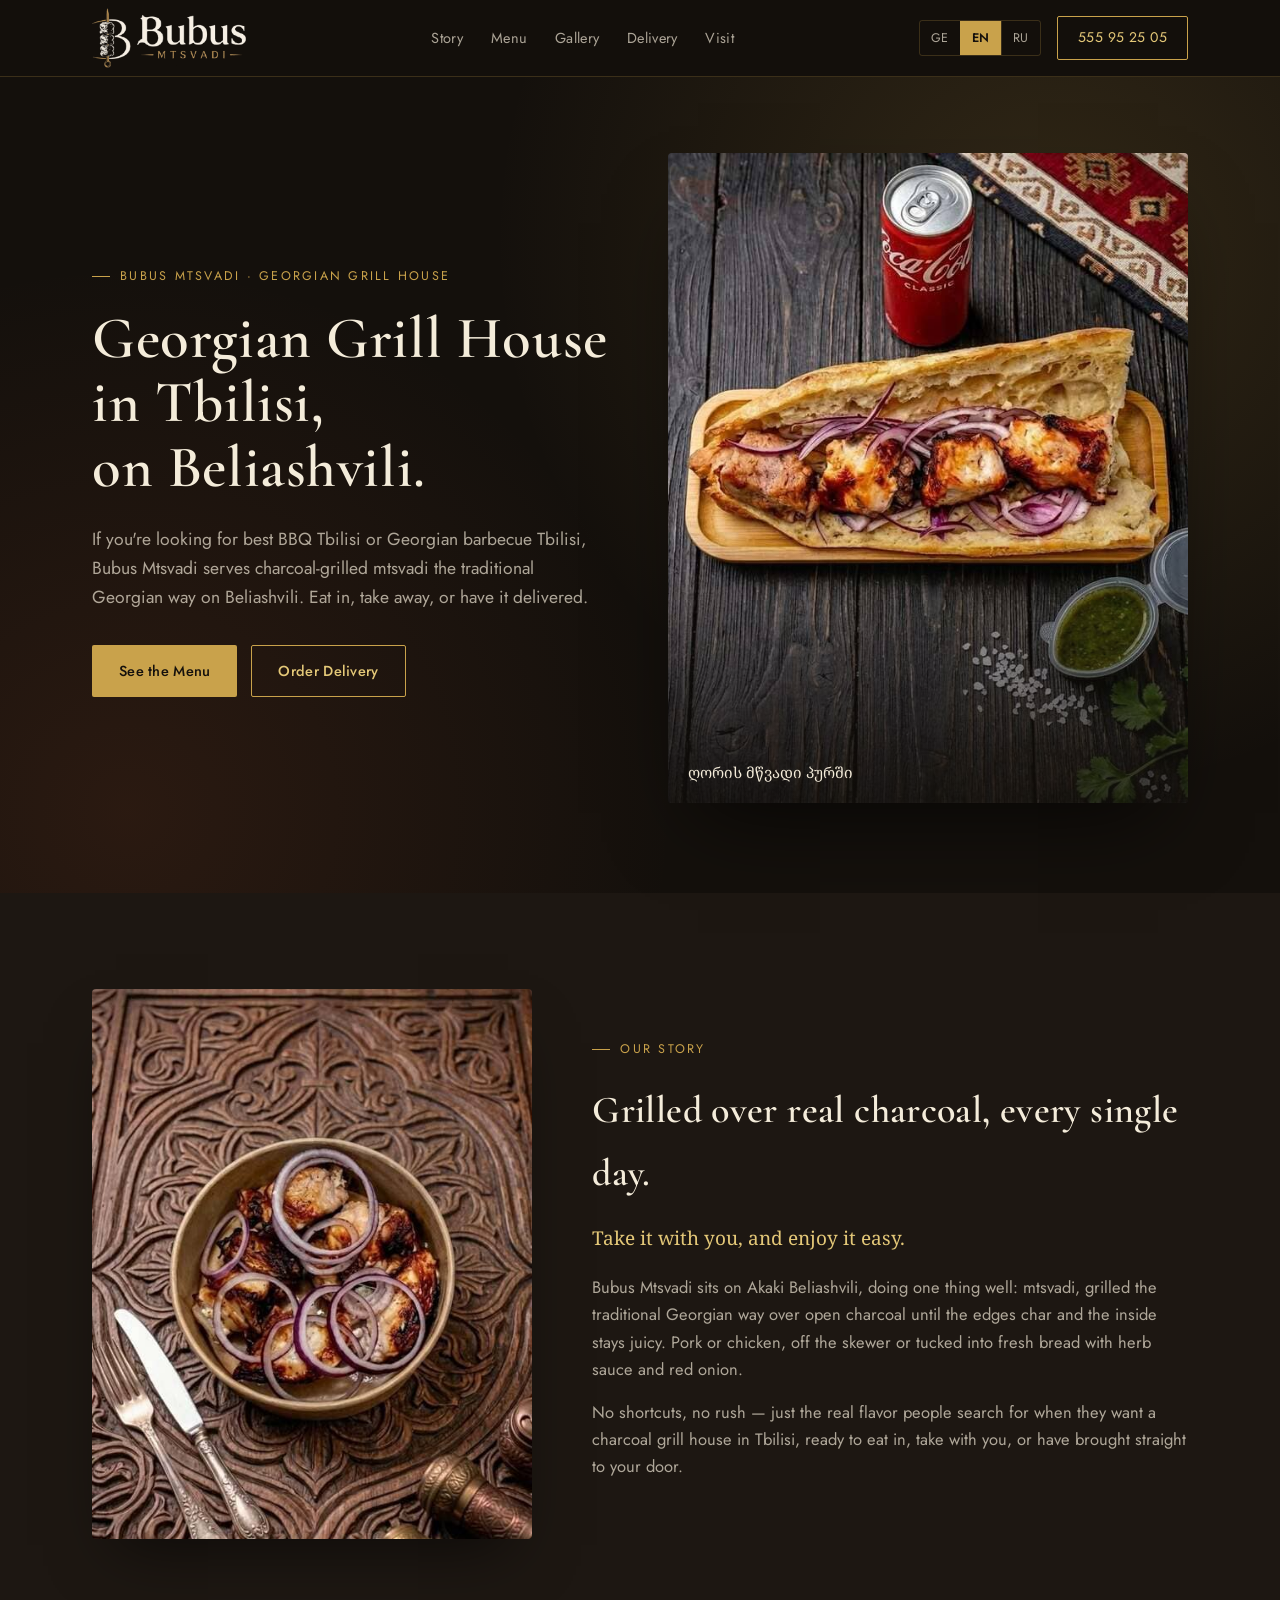
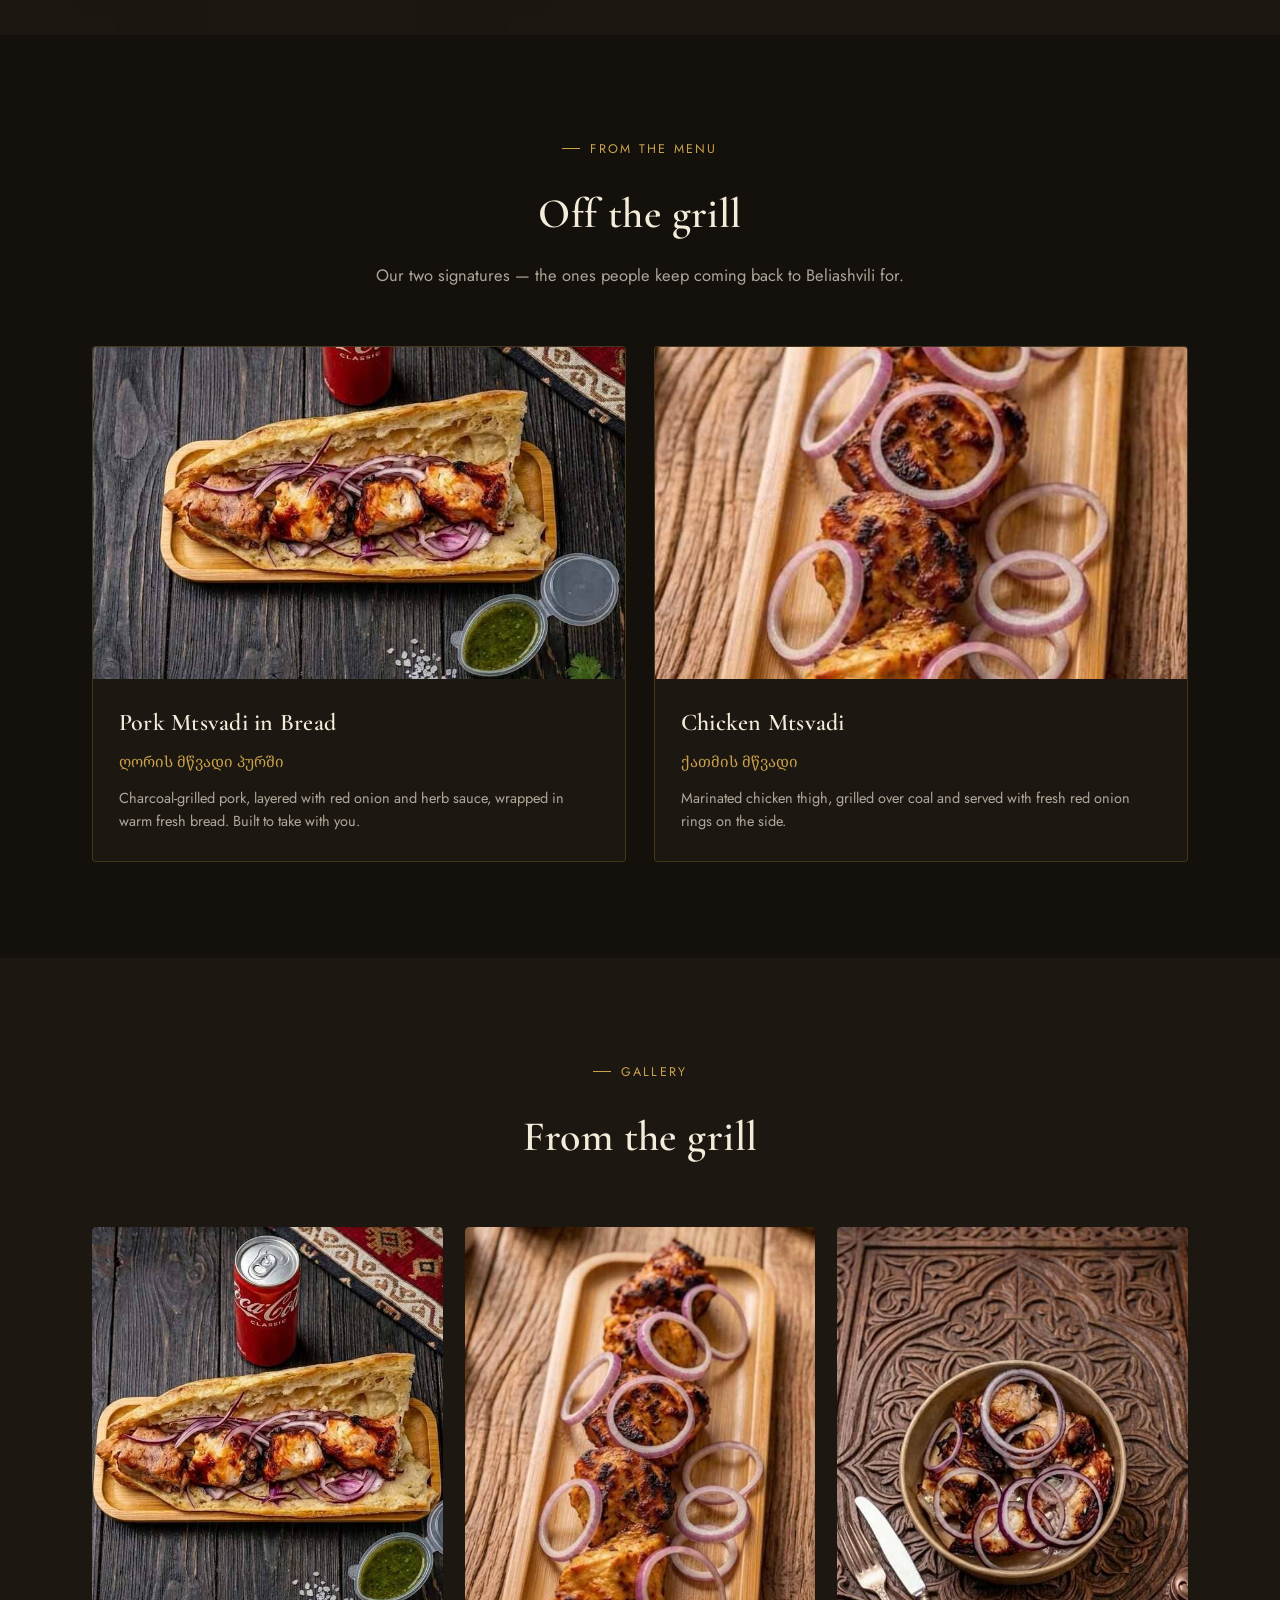
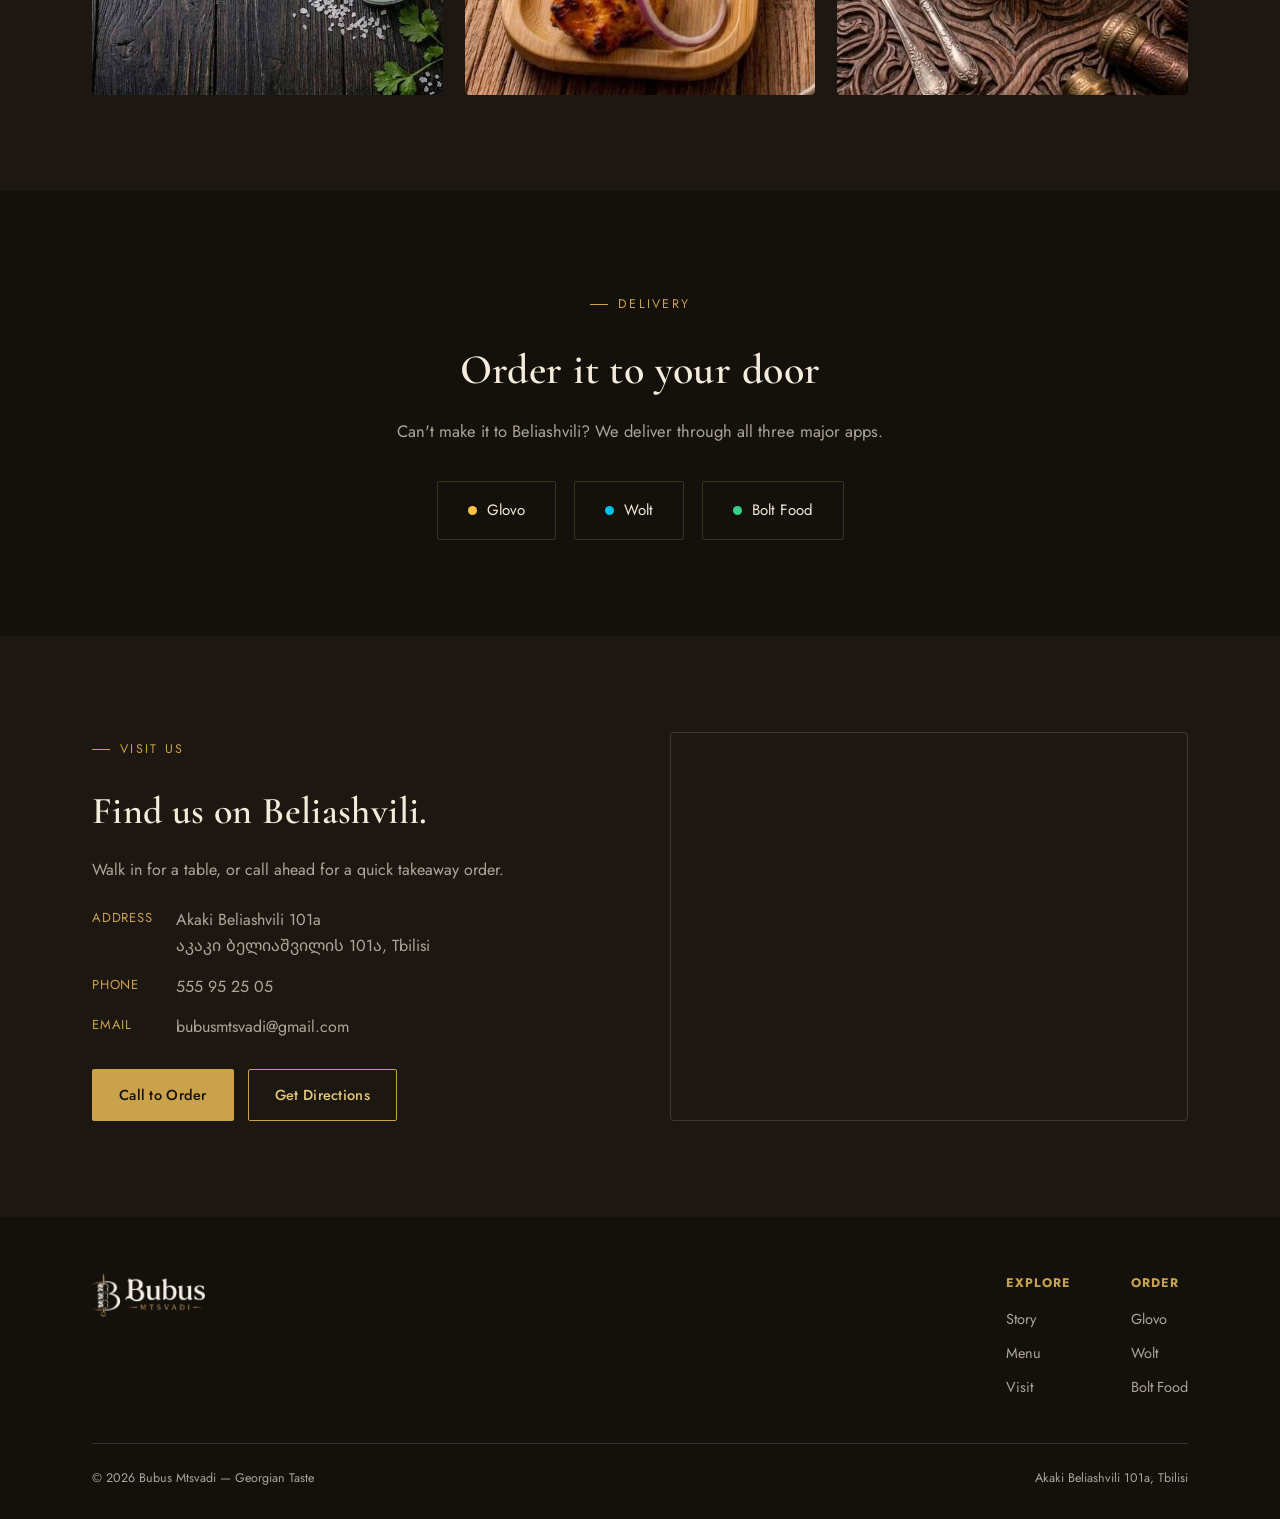
==== commit e46a2ce7: "changes alt and other seo texts" ====
--- a/en.html
+++ b/en.html
@@ -117,7 +117,7 @@
     <div class="wrap hero-inner">
       <div>
         <span class="eyebrow">Bubus Mtsvadi · Georgian Grill House</span>
-        <h1>Fire, meat,<br>tradition.</h1>
+        <h1>Georgian Grill House in Tbilisi,<br>on Beliashvili.</h1>
         <p class="lead">If you're looking for best BBQ Tbilisi or Georgian barbecue Tbilisi, Bubus Mtsvadi serves charcoal-grilled mtsvadi the traditional Georgian way on Beliashvili. Eat in, take away, or have it delivered.</p>
         <div class="hero-actions">
           <a href="#menu" class="btn btn-primary">See the Menu</a>
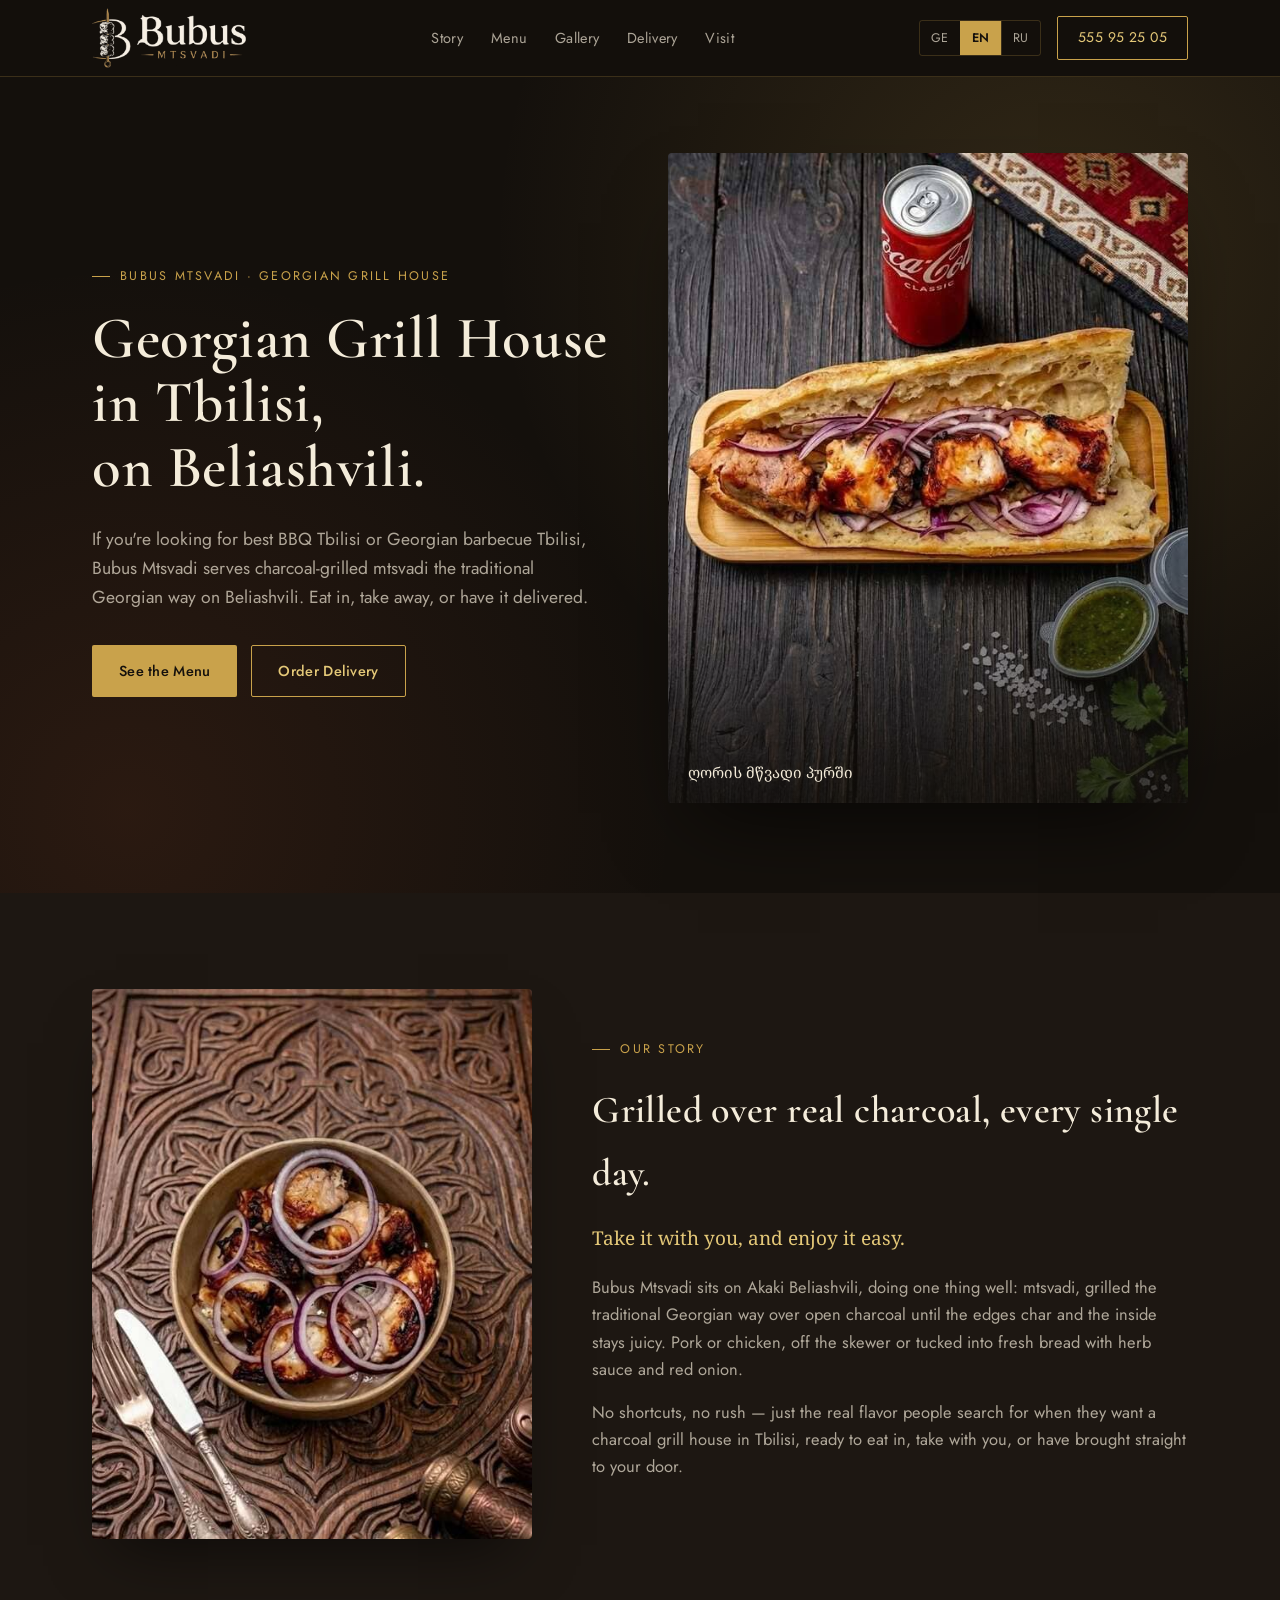
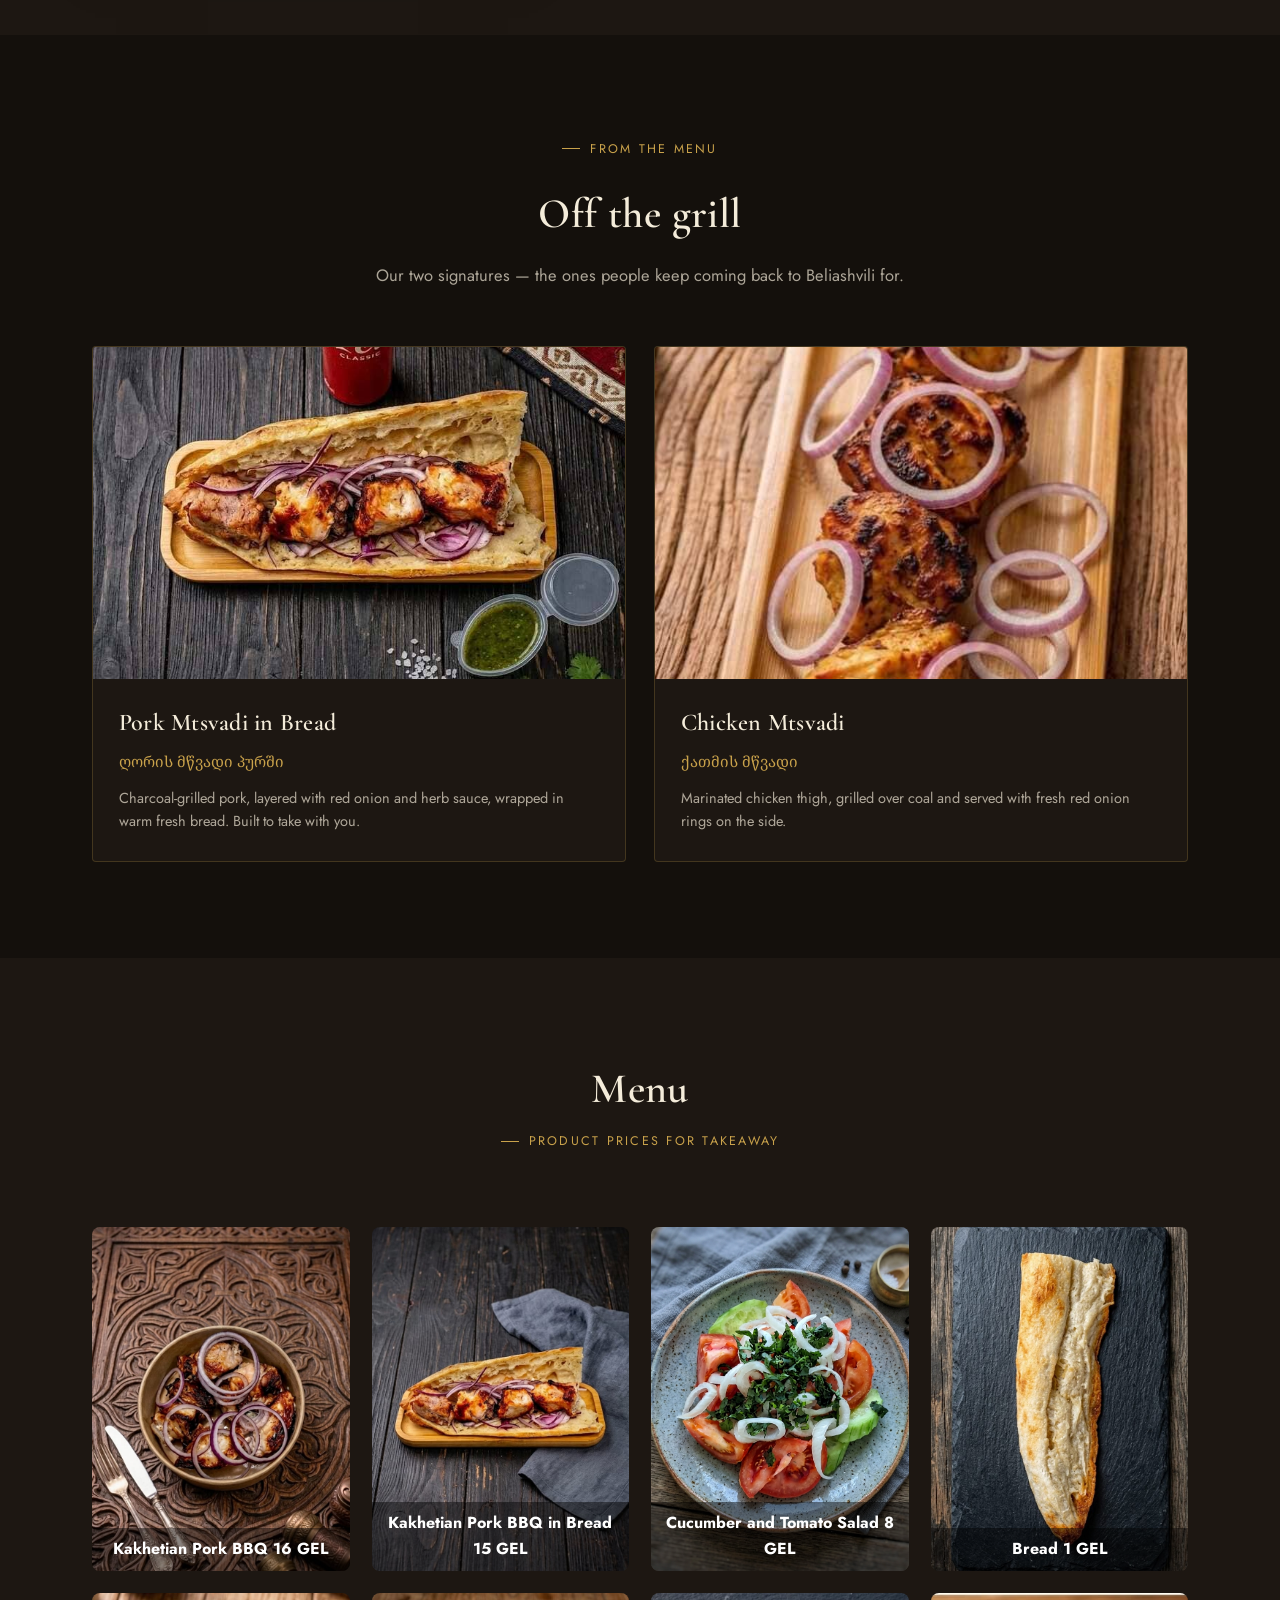
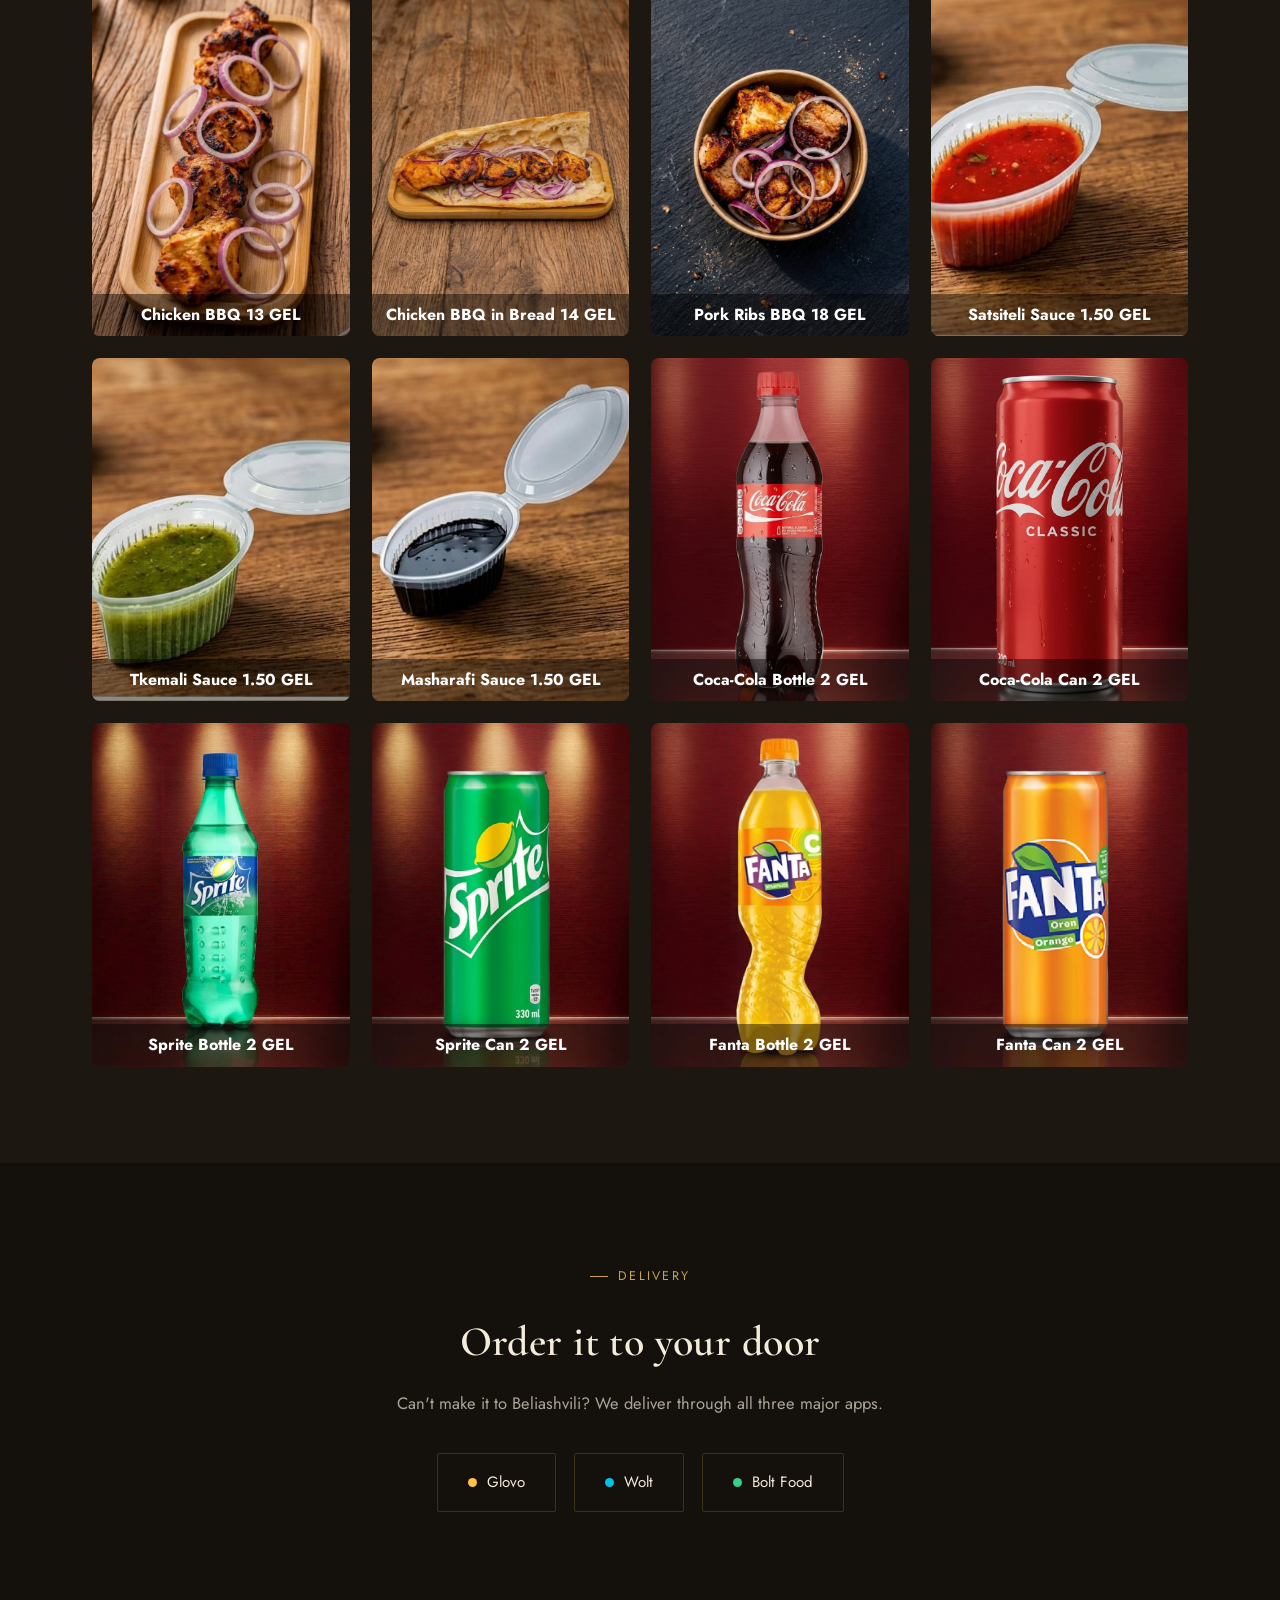
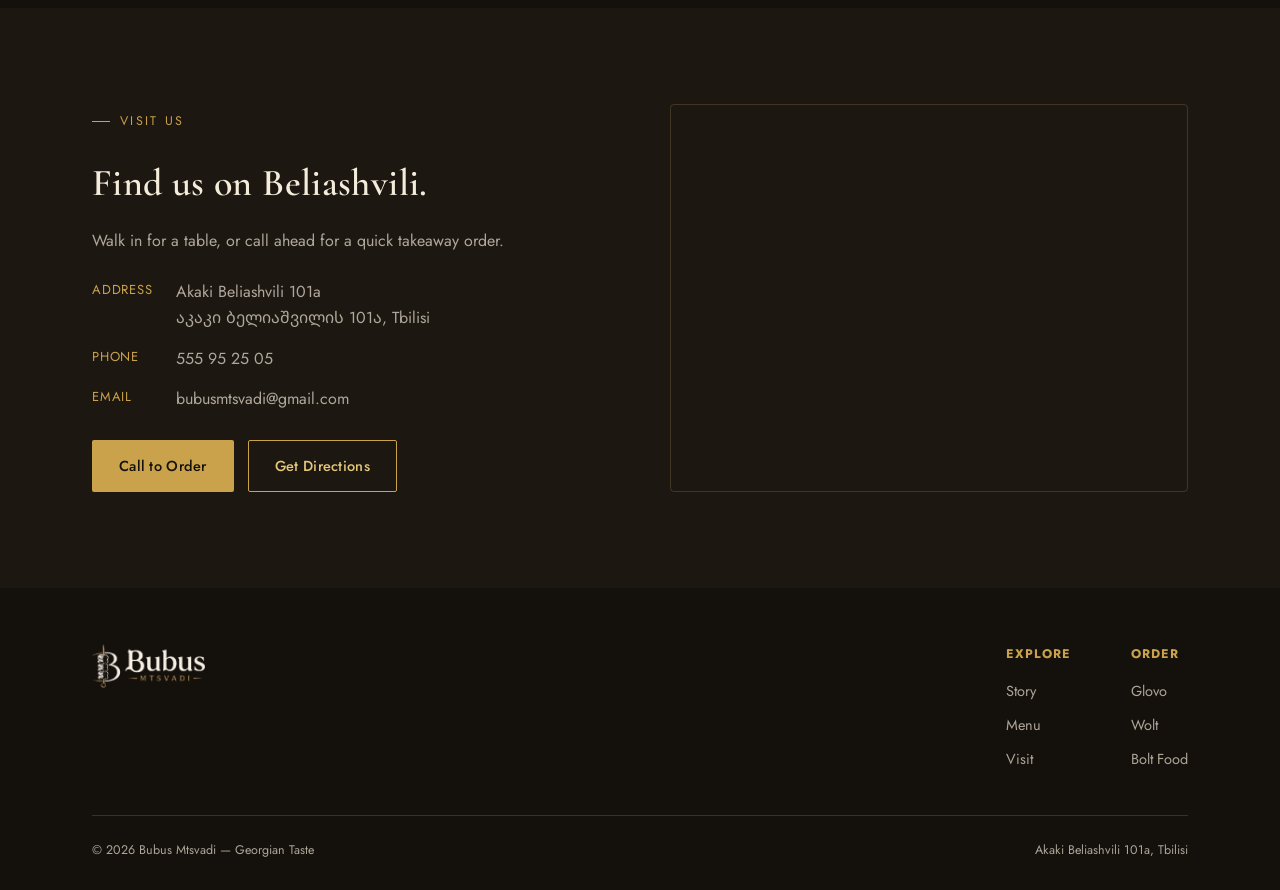
==== commit 17aa18a8: "added menu" ====
--- a/en.html
+++ b/en.html
@@ -77,27 +77,27 @@
   "inLanguage": "en"
 }
 </script>
-<!-- Google tag (gtag.js) -->
-<script async src="https://www.googletagmanager.com/gtag/js?id=G-5BJ2S99Y8P"></script>
-<script>
-  window.dataLayer = window.dataLayer || [];
-  function gtag(){dataLayer.push(arguments);}
-  gtag('js', new Date());
-
-  gtag('config', 'G-5BJ2S99Y8P');
-</script>
+  <!-- Google tag (gtag.js) -->
+  <script async src="https://www.googletagmanager.com/gtag/js?id=G-5BJ2S99Y8P"></script>
+  <script>
+    window.dataLayer = window.dataLayer || [];
+    function gtag() { dataLayer.push(arguments); }
+    gtag('js', new Date());
+
+    gtag('config', 'G-5BJ2S99Y8P');
+  </script>
 </head>
 
 <body class="home" id="home">
 
-<header>
-  <nav>
-    <a href="#home" class="brand">
-      <img src="images/logo-dark.png" alt="Bubus Mtsvadi">
-    </a>
-    <div class="nav-links">
-      <a href="#story">Story</a>
-      <a href="#menu">Menu</a>
+  <header>
+    <nav>
+      <a href="#home" class="brand">
+        <img src="images/logo-dark.png" alt="Bubus Mtsvadi">
+      </a>
+      <div class="nav-links">
+        <a href="#story">Story</a>
+        <a href="#menu">Menu</a>
         <a href="#gallery">Gallery</a>
         <a href="#delivery">Delivery</a>
         <a href="#visit">Visit</a>
@@ -176,15 +176,31 @@
 
   <section class="gallery" id="gallery">
     <div class="wrap">
-      <div class="section-head">
-        <span class="eyebrow">Gallery</span>
-        <h2>From the grill</h2>
-      </div>
-      <div class="gallery-grid">
-        <a href="images/mtsvadi-bread.jpg" target="_blank" rel="noopener"><img src="images/mtsvadi-bread.jpg" alt="Pork mtsvadi sandwich"></a>
-        <a href="images/mtsvadi-platter.jpg" target="_blank" rel="noopener"><img src="images/mtsvadi-platter.jpg" alt="Chicken mtsvadi platter"></a>
-        <a href="images/mtsvadi-bowl.jpg" target="_blank" rel="noopener"><img src="images/mtsvadi-bowl.jpg" alt="Mtsvadi bowl with red onion"></a>
-      </div>
+    <div class="section-head">
+      <h2>Menu</h2>
+      <span class="eyebrow">Product prices for takeaway</span>
+    </div>
+
+    <div class="gallery-grid">
+
+      <div class="gallery-item"><img src="images/menu/კახური ღორის მწვადი 16 ლარი.jpg" alt="Kakhetian Pork BBQ 16 GEL"></div>
+      <div class="gallery-item"><img src="images/menu/კახური ღორის მწვადი პურში 15 ლარი.jpg" alt="Kakhetian Pork BBQ in Bread 15 GEL"></div>
+      <div class="gallery-item"><img src="images/menu/კიტრი da პომიდვრის სალათი 8 ლარი.png" alt="Cucumber and Tomato Salad 8 GEL"></div>
+      <div class="gallery-item"><img src="images/menu/პური 1 ლარი.jpg" alt="Bread 1 GEL"></div>
+      <div class="gallery-item"><img src="images/menu/ქათმის მწვადი 13 ლარი.jpg" alt="Chicken BBQ 13 GEL"></div>
+      <div class="gallery-item"><img src="images/menu/ქათმის მწვადი პურში 14 ლარი.jpg" alt="Chicken BBQ in Bread 14 GEL"></div>
+      <div class="gallery-item"><img src="images/menu/ღორის ნეკნის მწვადი 18 ლარი.jpg" alt="Pork Ribs BBQ 18 GEL"></div>
+      <div class="gallery-item"><img src="images/menu/საწებელი 1,50 ლარი.jpg" alt="Satsiteli Sauce 1.50 GEL"></div>
+      <div class="gallery-item"><img src="images/menu/ტყემალი 1,50 ლარი.jpg" alt="Tkemali Sauce 1.50 GEL"></div>
+      <div class="gallery-item"><img src="images/menu/მაშარაფი 1,50 ლარი.jpg" alt="Masharafi Sauce 1.50 GEL"></div>
+      <div class="gallery-item"><img src="images/menu/კოკა კოლა ბოთლით 2 ლარი.jpg" alt="Coca-Cola Bottle 2 GEL"></div>
+      <div class="gallery-item"><img src="images/menu/კოკა კოლა ქილის 2 ლარი.jpg" alt="Coca-Cola Can 2 GEL"></div>
+      <div class="gallery-item"><img src="images/menu/სპრაიტი ბოთლის 2 ლარი.jpg" alt="Sprite Bottle 2 GEL"></div>
+      <div class="gallery-item"><img src="images/menu/სპრაიტი ქილის 2 ლარი.jpg" alt="Sprite Can 2 GEL"></div>
+      <div class="gallery-item"><img src="images/menu/ფანტა ბოთლის 2 ლარი.jpg" alt="Fanta Bottle 2 GEL"></div>
+      <div class="gallery-item"><img src="images/menu/ფანტა ქილის 2 ლარი.jpg" alt="Fanta Can 2 GEL"></div>
+
+    </div>
     </div>
   </section>
 
@@ -255,7 +271,15 @@
       </div>
     </div>
   </footer>
-
+ <script>
+    document.querySelectorAll('.gallery-item').forEach(item => {
+      const img = item.querySelector('img');
+      const title = document.createElement('div');
+      title.className = 'gallery-title';
+      title.textContent = img.alt;
+      item.prepend(title);
+    });
+  </script>
 </body>
 
 </html>
--- a/style.css
+++ b/style.css
@@ -196,11 +196,36 @@
 
 /* ---------- Gallery ---------- */
 .gallery { background: var(--char); }
-.gallery-grid { display: grid; grid-template-columns: repeat(3, 1fr); gap: 22px; }
+.gallery-grid { display: grid; grid-template-columns: repeat(4, 1fr); gap: 22px; }
 .gallery-grid img { width: 100%; aspect-ratio: 3/4; object-fit: cover; border-radius: 4px; transition: transform 0.35s ease; }
 .gallery-grid a { overflow: hidden; border-radius: 4px; display: block; }
 .gallery-grid a:hover img { transform: scale(1.05); }
-
+.gallery-item {
+    position: relative;
+    display: block;
+    overflow: hidden;
+    border-radius: 8px;
+}
+
+.gallery-item img {
+    width: 100%;
+    display: block;
+}
+
+.gallery-title {
+    position: absolute;
+    bottom: 0;
+    left: 0;
+    width: 100%;
+    padding: 8px;
+    background: rgba(0,0,0,0.45);
+    color: white;
+    text-align: center;
+    font-size: 16px;
+    font-weight: bold;
+    z-index: 2;
+    box-sizing: border-box;
+}
 /* ---------- Delivery ---------- */
 .delivery-inner { text-align: center; }
 .delivery-apps { display: flex; justify-content: center; gap: 18px; flex-wrap: wrap; margin-top: 36px; }
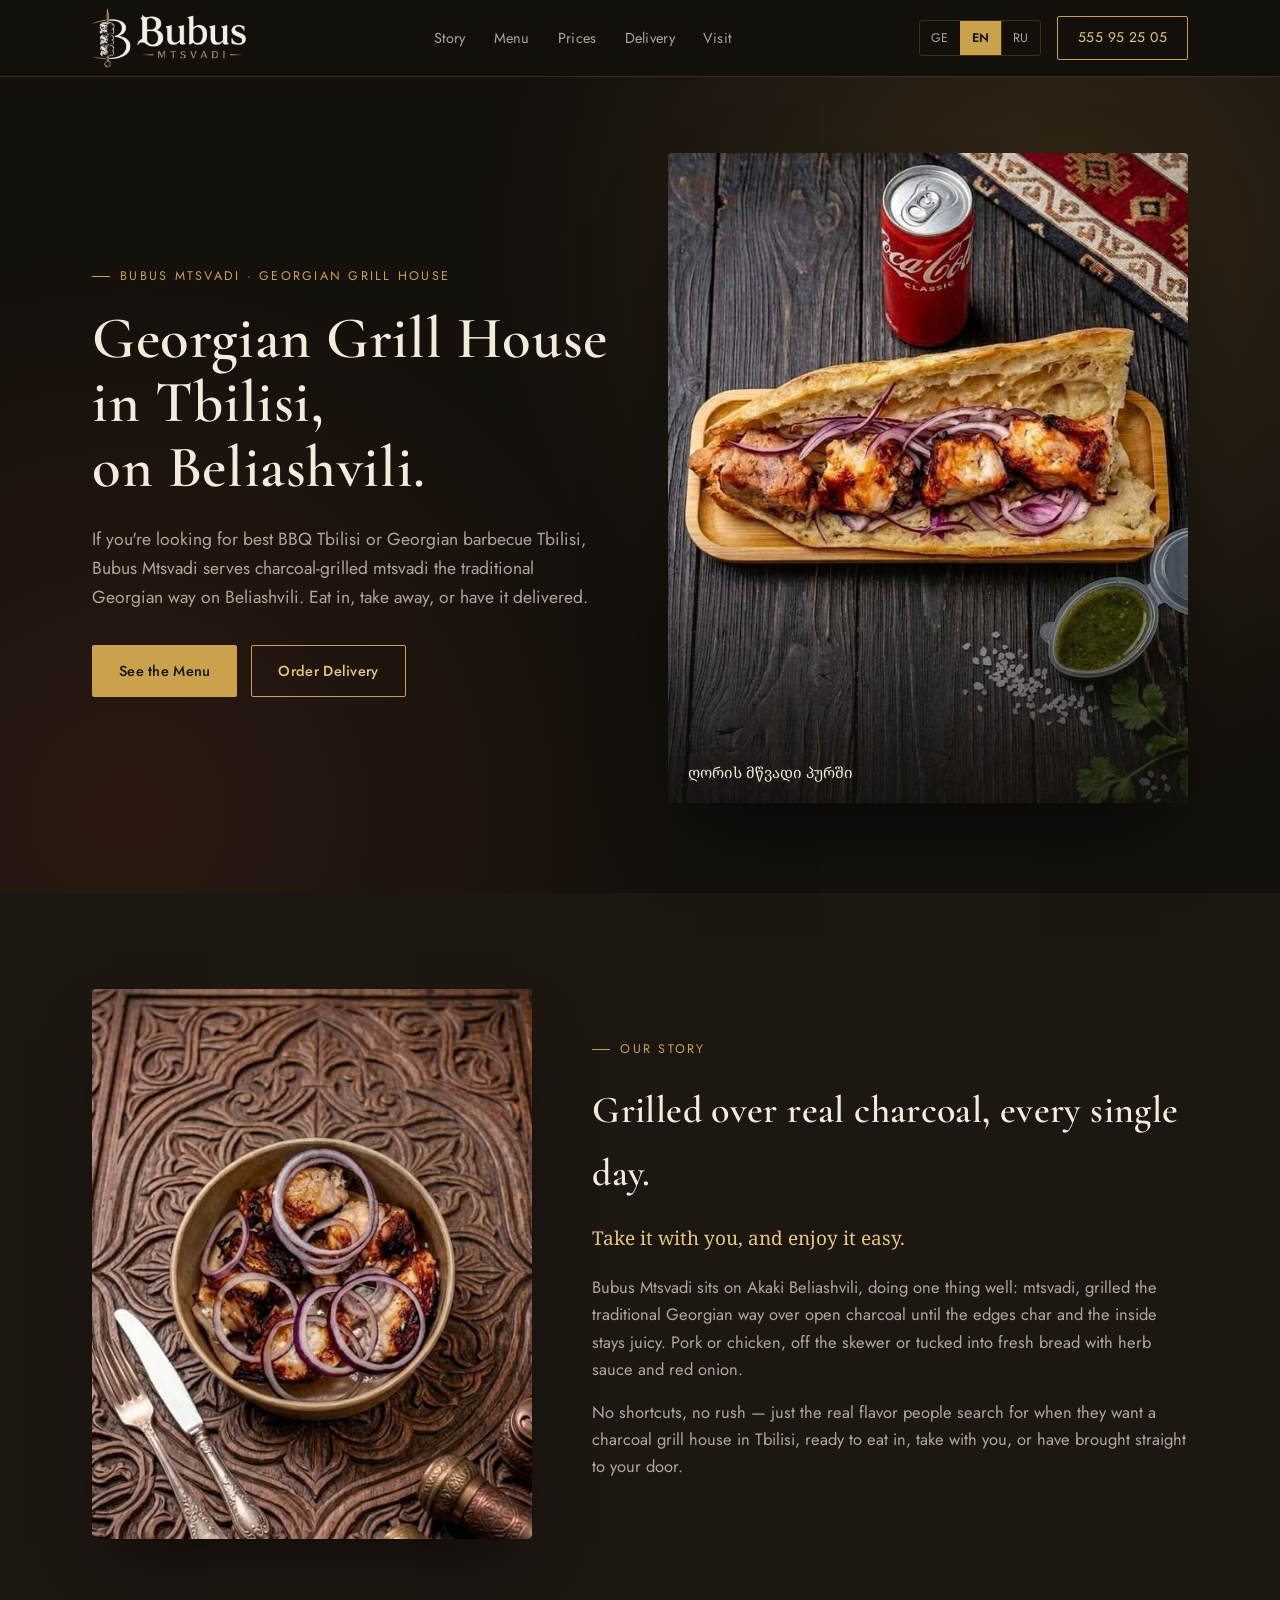
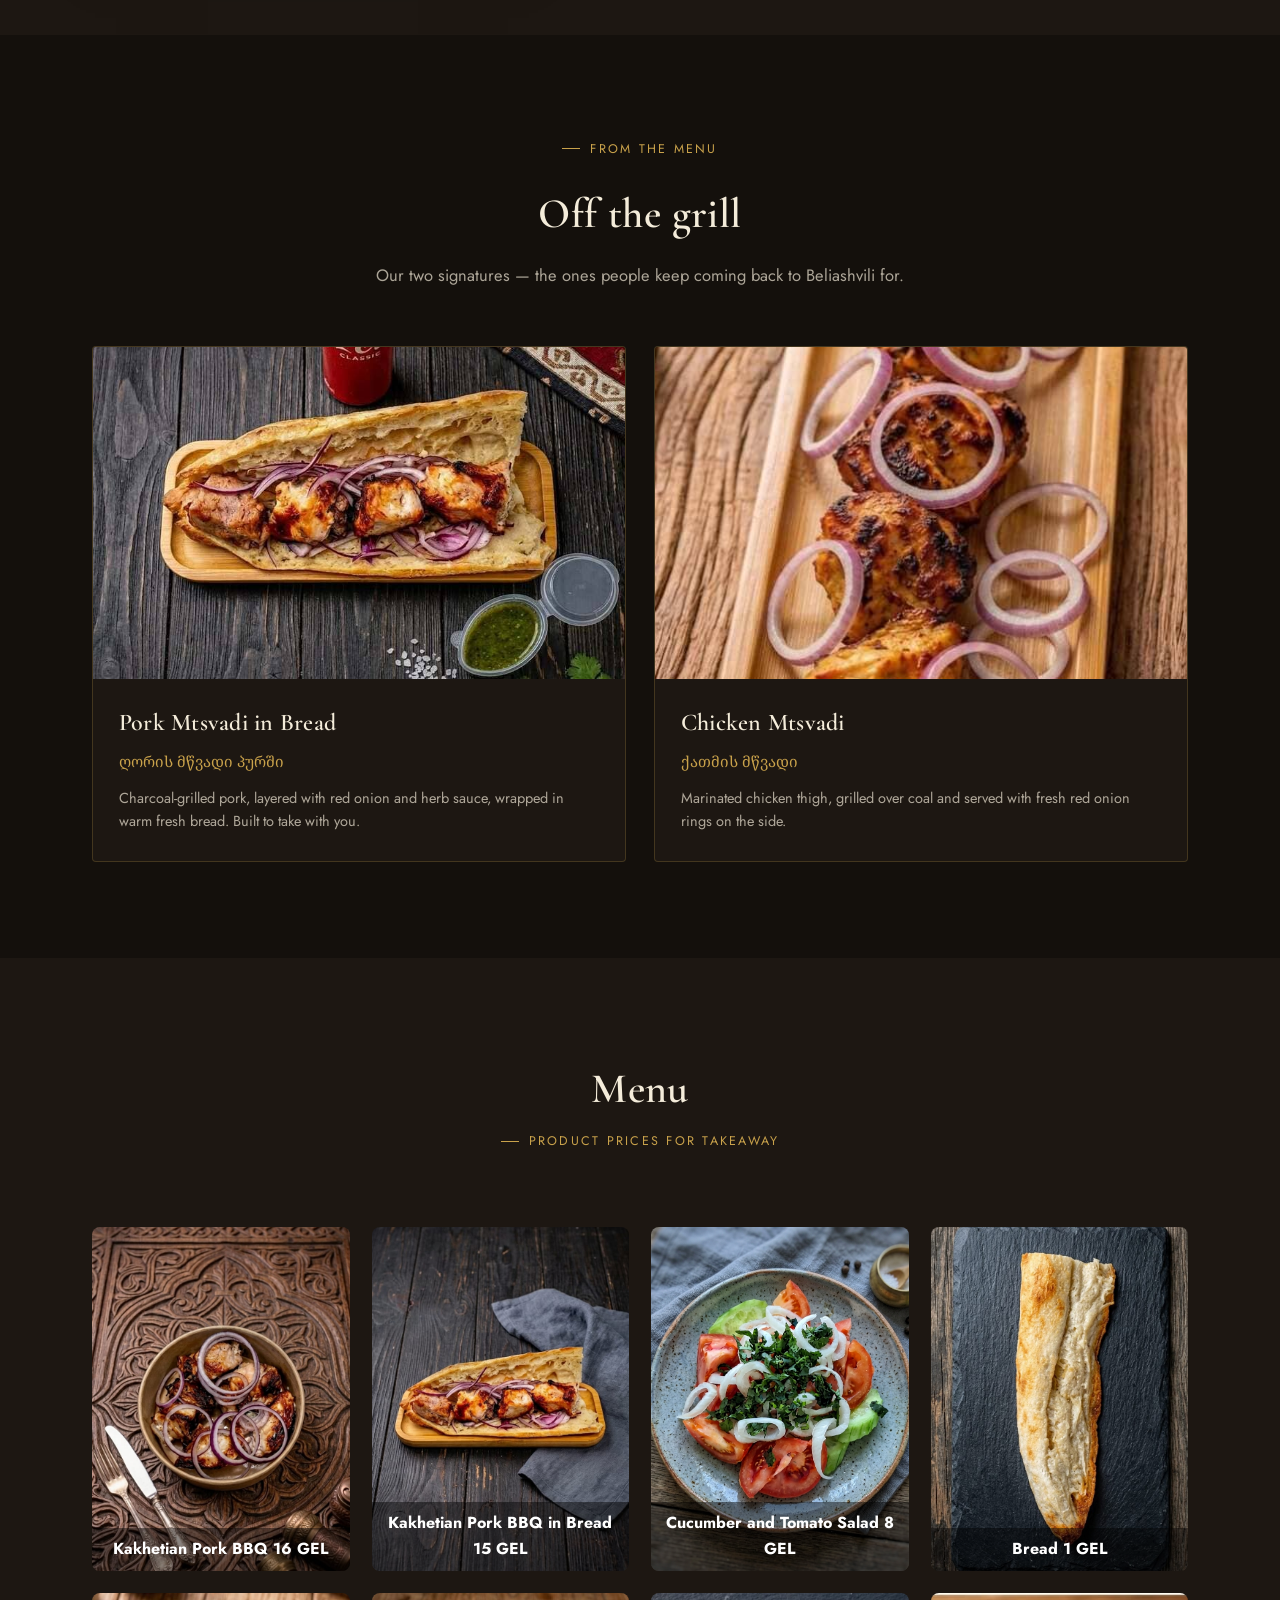
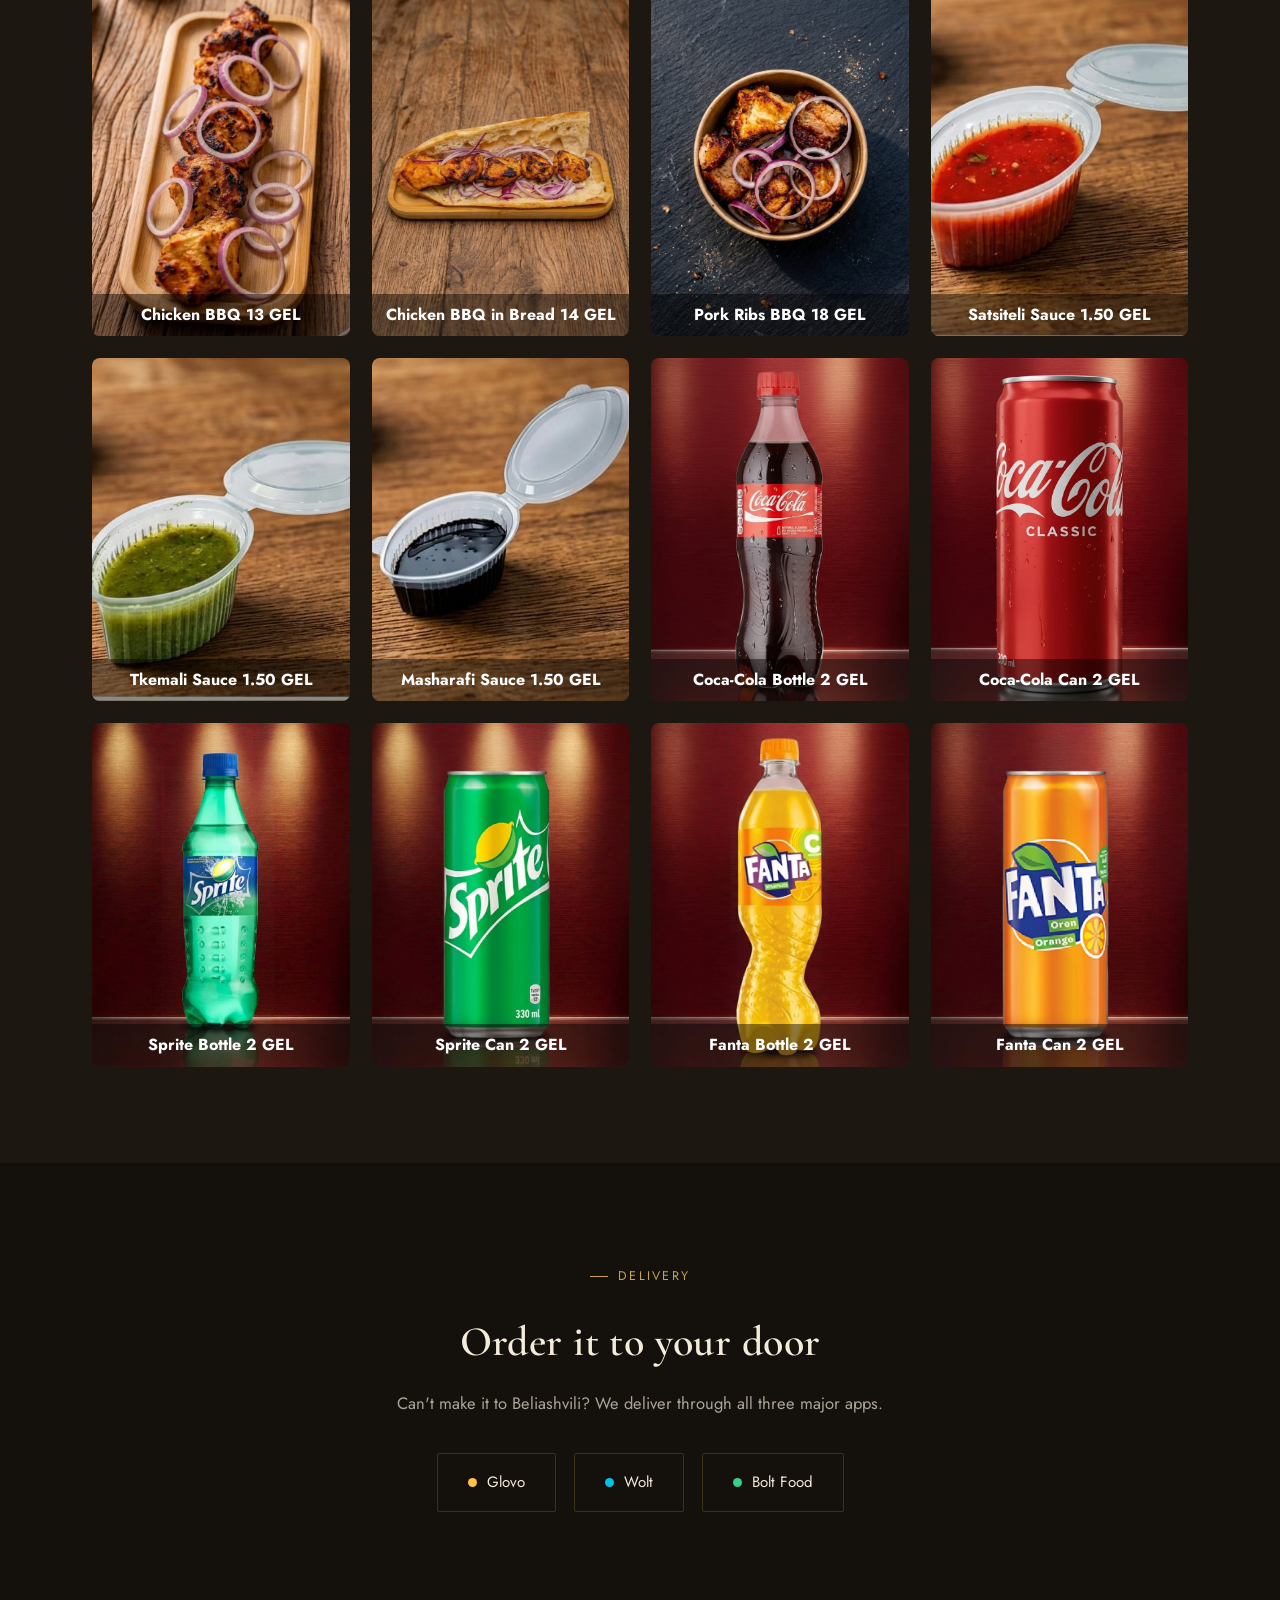
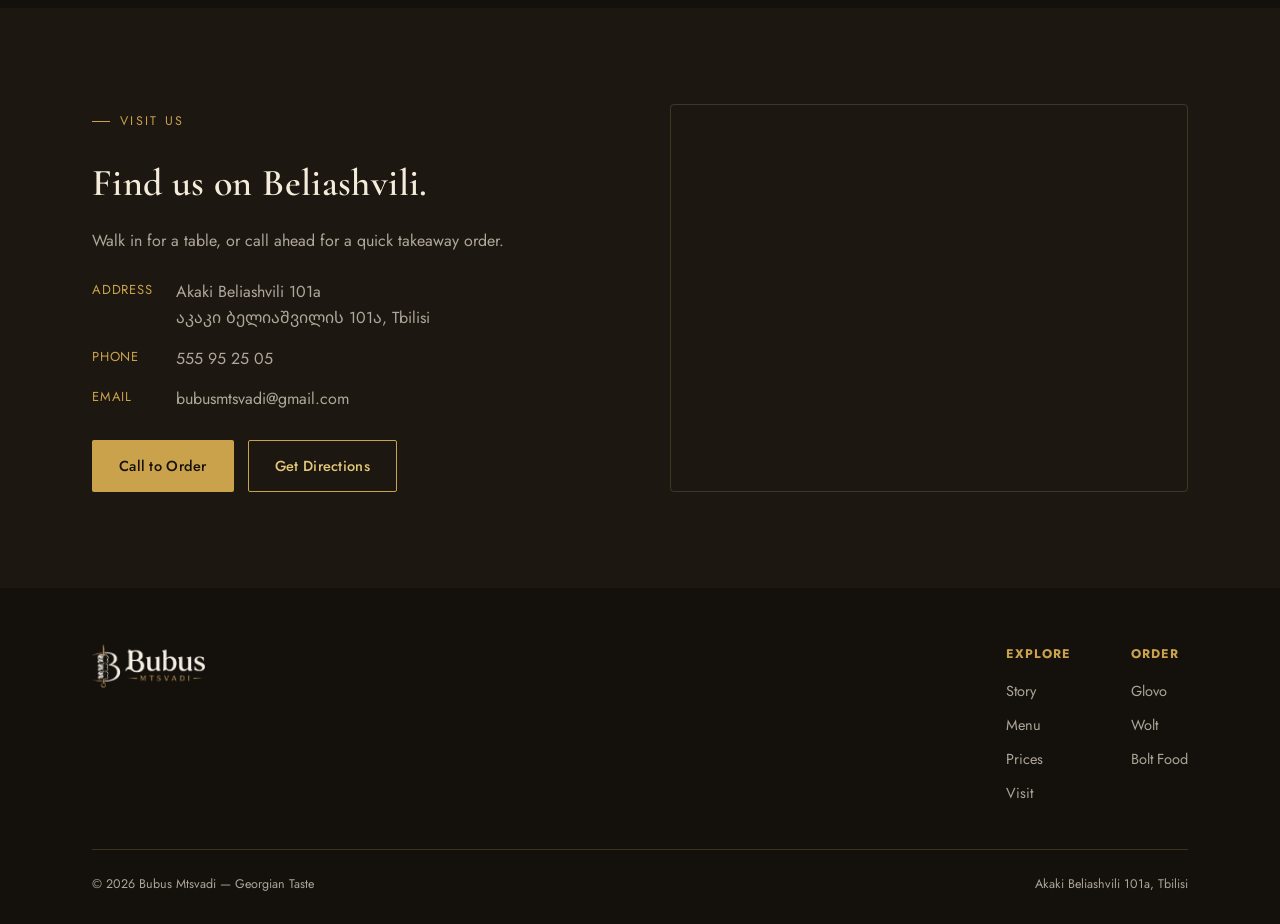
==== commit 80dfd53e: "done langs for prices" ====
--- a/en.html
+++ b/en.html
@@ -98,7 +98,7 @@
       <div class="nav-links">
         <a href="#story">Story</a>
         <a href="#menu">Menu</a>
-        <a href="#gallery">Gallery</a>
+        <a href="#gallery">Prices</a>
         <a href="#delivery">Delivery</a>
         <a href="#visit">Visit</a>
       </div>
@@ -255,6 +255,7 @@
             <h4>Explore</h4>
             <a href="#story">Story</a>
             <a href="#menu">Menu</a>
+            <a href="#gallery">Prices</a>
             <a href="#visit">Visit</a>
           </div>
           <div class="footer-col">
